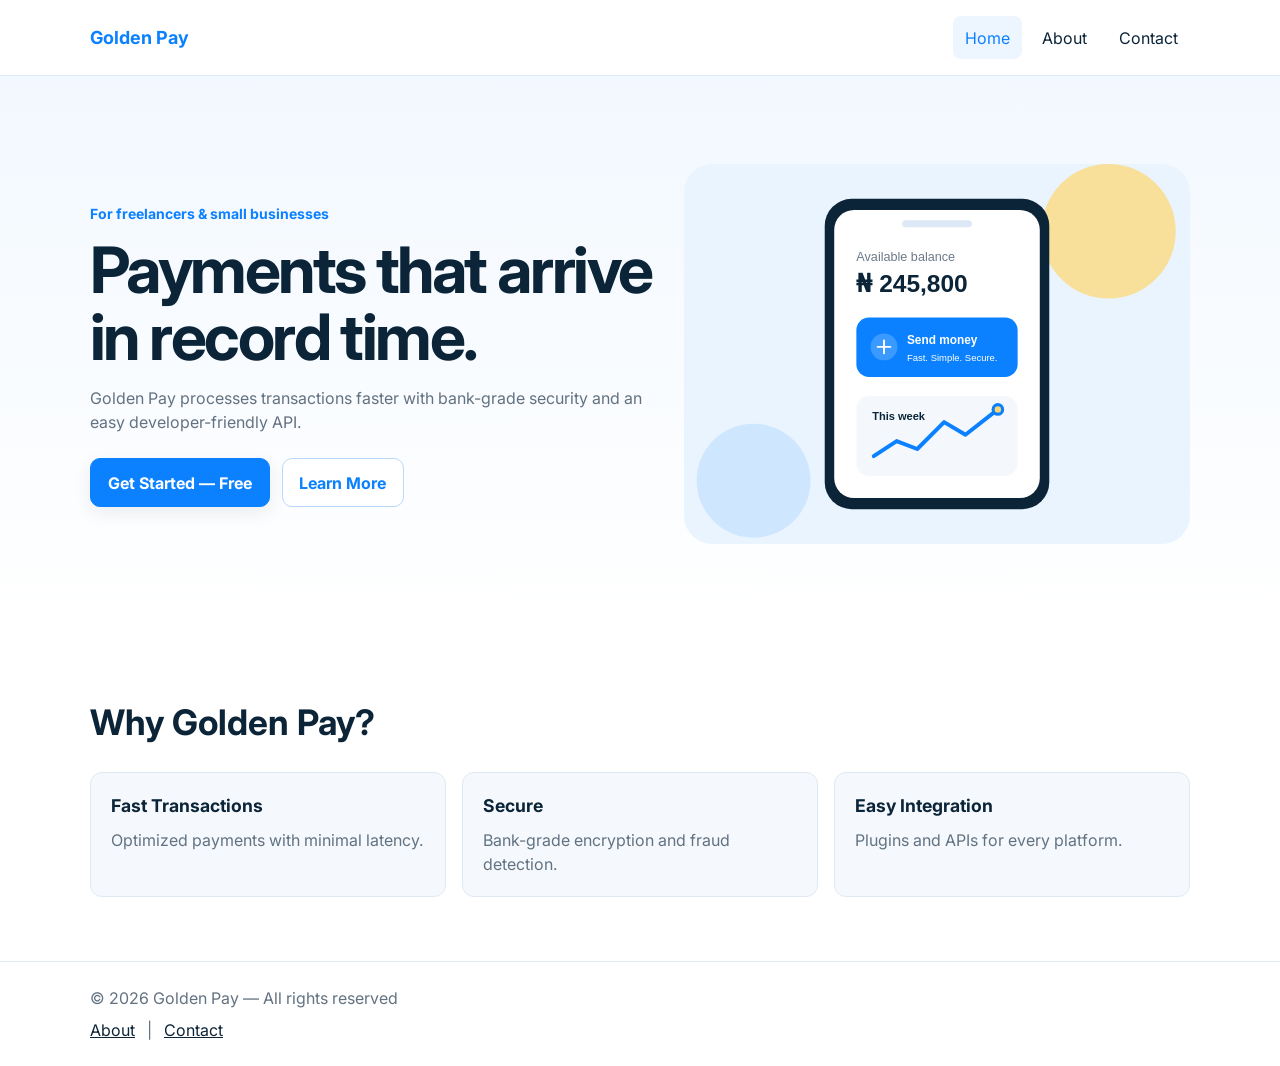
==== index.html @ 5e69a60a "refactor: clean up shared navigation and responsive landing page" ====
<!doctype html>
<html lang="en">

<head>
  <link rel="preconnect" href="https://fonts.googleapis.com">
  <link rel="preconnect" href="https://fonts.gstatic.com" crossorigin>
  <link href="https://fonts.googleapis.com/css2?family=Inter:wght@400;600;700&display=swap" rel="stylesheet">
  <meta charset="utf-8" />
  <meta name="viewport" content="width=device-width, initial-scale=1" />
  <title>Golden Pay — Home</title>
  <meta name="description" content="Golden Pay — fast, secure digital payments for businesses and freelancers." />
  <link rel="stylesheet" href="css/style.css">
</head>

<body>
  <header>
    <div class="container">
      <a href="index.html" class="logo">Golden Pay</a>

      <!-- Accessible hamburger toggle -->
      <button class="nav-toggle" aria-controls="primary-navigation" aria-expanded="false" aria-label="Open main menu">
        <svg width="24" height="24" viewBox="0 0 24 24" aria-hidden="true" focusable="false">
          <path class="line line1" d="M3 6h18" stroke="currentColor" stroke-width="2" stroke-linecap="round" />
          <path class="line line2" d="M3 12h18" stroke="currentColor" stroke-width="2" stroke-linecap="round" />
          <path class="line line3" d="M3 18h18" stroke="currentColor" stroke-width="2" stroke-linecap="round" />
        </svg>
      </button>

      <nav id="primary-navigation" class="nav" aria-label="Main navigation">
        <ul class="nav-list">
          <li><a href="index.html" aria-current="page">Home</a></li>
          <li><a href="about.html">About</a></li>
          <li><a href="contact.html">Contact</a></li>
        </ul>
      </nav>
    </div>
  </header>


  <main>
    <!-- HERO -->
    <section class="hero">
      <div class="container hero-inner">
        <div class="hero-copy">
          <span class="eyebrow">For freelancers & small businesses</span>
          <h1>Payments that arrive in record time.</h1>
          <p class="lead">Golden Pay processes transactions faster with bank-grade security and an easy
            developer-friendly API.</p>
          <div class="hero-ctas">
            <a class="btn-primary" href="contact.html#contact-form">Get Started — Free</a>
            <a class="btn-secondary" href="about.html">Learn More</a>
          </div>
        </div>

        <div class="hero-media">
          <img src="assets/images/hero-illustration.svg" alt="Golden Pay illustration showing fast transactions" />
        </div>
      </div>
    </section>

    <!-- FEATURES -->
    <section id="features" class="features">
      <div class="container">
        <h2>Why Golden Pay?</h2>
        <div class="feature-grid">
          <article class="feature">
            <h3>Fast Transactions</h3>
            <p>Optimized payments with minimal latency.</p>
          </article>
          <article class="feature">
            <h3>Secure</h3>
            <p>Bank-grade encryption and fraud detection.</p>
          </article>
          <article class="feature">
            <h3>Easy Integration</h3>
            <p>Plugins and APIs for every platform.</p>
          </article>
        </div>
      </div>
    </section>

  </main>

  <footer>
    <div class="container">
      <p>© <span id="year"></span> Golden Pay — All rights reserved</p>
      <nav class="footer-nav">
        <a href="about.html">About</a> | <a href="contact.html">Contact</a>
      </nav>
    </div>
  </footer>

  <script src="js/main.js"></script>
</body>

</html>
---- css/style.css ----
:root {
  --bg: #ffffff;
  --surface: #f5f9fd;
  --text: #0b2438;
  --muted: #627281;
  --brand: #0b81ff;
  --brand-dark: #0064cc;
  --border: #dfe9f3;
  --container-max: 1100px;
  --radius: 12px;
  --shadow: 0 6px 18px rgba(11, 36, 56, 0.08);
}

* { box-sizing: border-box; margin: 0; }

html {
  font-family: Inter, system-ui, -apple-system, BlinkMacSystemFont, "Segoe UI", sans-serif;
  color: var(--text);
  background: var(--bg);
  scroll-behavior: smooth;
}

body { min-width: 320px; line-height: 1.5; -webkit-font-smoothing: antialiased; }
img { display: block; max-width: 100%; }
a { color: inherit; }

.container { width: min(90%, var(--container-max)); margin-inline: auto; }

header { border-bottom: 1px solid var(--border); background: rgba(255, 255, 255, 0.9); }
header .container { display: flex; flex-wrap: wrap; align-items: center; justify-content: space-between; gap: 0.75rem; padding-block: 1rem; }

.logo { color: var(--brand); font-size: 1.125rem; font-weight: 700; text-decoration: none; }

.nav-toggle { display: inline-flex; align-items: center; justify-content: center; padding: 0.4rem; color: var(--text); background: transparent; border: 0; border-radius: 8px; cursor: pointer; }
.nav { display: none; width: 100%; }
.nav.is-open { display: block; }
.nav-list { display: flex; flex-direction: column; gap: 0.25rem; padding: 0; list-style: none; }
.nav-list a { display: block; padding: 0.6rem 0.75rem; border-radius: 8px; text-decoration: none; }
.nav-list a:hover, .nav-list a[aria-current="page"] { color: var(--brand); background: rgba(11, 129, 255, 0.07); }
.nav-toggle svg, .line { transition: transform 220ms ease, opacity 220ms ease; }
.nav-toggle[aria-expanded="true"] .line1 { transform: translateY(6px) rotate(45deg); }
.nav-toggle[aria-expanded="true"] .line2 { opacity: 0; }
.nav-toggle[aria-expanded="true"] .line3 { transform: translateY(-6px) rotate(-45deg); }

.hero { padding-block: 3.5rem; background: linear-gradient(180deg, #f2f8ff 0%, #ffffff 100%); }
.hero-inner { display: grid; gap: 2rem; align-items: center; }
.eyebrow { display: inline-block; margin-bottom: 0.75rem; color: var(--brand); font-size: 0.875rem; font-weight: 700; }
.hero h1 { max-width: 15ch; font-size: clamp(2.25rem, 7vw, 4rem); line-height: 1.05; letter-spacing: -0.04em; }
.hero p { max-width: 56ch; margin-top: 1rem; color: var(--muted); }
.hero-ctas { display: flex; flex-wrap: wrap; gap: 0.75rem; margin-top: 1.5rem; }

.btn-primary, .btn-secondary { display: inline-flex; align-items: center; justify-content: center; min-height: 2.8rem; padding: 0.7rem 1.05rem; border-radius: 10px; font-weight: 700; text-decoration: none; cursor: pointer; transition: background-color 180ms ease, border-color 180ms ease, transform 180ms ease; }
.btn-primary { color: #ffffff; background: var(--brand); border: 1px solid var(--brand); box-shadow: var(--shadow); }
.btn-secondary { color: var(--brand); background: #ffffff; border: 1px solid #b9d9fc; }
.btn-primary:hover { background: var(--brand-dark); border-color: var(--brand-dark); transform: translateY(-1px); }
.btn-secondary:hover { background: #eef7ff; border-color: var(--brand); }
.hero-media { width: min(100%, 38rem); justify-self: center; }

.features, .contact-section { padding-block: 4rem; }
.features h2, .contact-section h2 { font-size: clamp(1.65rem, 4vw, 2.2rem); }
.feature-grid { display: grid; gap: 1rem; margin-top: 1.5rem; }
.feature { padding: 1.25rem; background: var(--surface); border: 1px solid var(--border); border-radius: var(--radius); }
.feature h3 { font-size: 1.1rem; }
.feature p { margin-top: 0.5rem; color: var(--muted); }

form { display: grid; max-width: 38rem; gap: 0.5rem; margin-top: 1.5rem; }
label { margin-top: 0.5rem; font-size: 0.9rem; font-weight: 600; }
input, textarea { width: 100%; padding: 0.75rem; color: var(--text); font: inherit; background: #ffffff; border: 1px solid #c8d8e7; border-radius: 8px; }
textarea { resize: vertical; }
button[type="submit"] { margin-top: 0.75rem; }

footer { padding-block: 1.5rem; border-top: 1px solid var(--border); color: var(--muted); }
.footer-nav { display: flex; gap: 0.75rem; margin-top: 0.5rem; }
.footer-nav a { color: var(--text); }
:focus-visible { outline: 3px solid rgba(11, 129, 255, 0.35); outline-offset: 3px; }

@media (min-width: 700px) {
  .nav-toggle { display: none; }
  .nav { display: block; width: auto; }
  .nav-list { flex-direction: row; align-items: center; gap: 0.5rem; }
  .hero { padding-block: 5.5rem; }
  .hero-inner { grid-template-columns: minmax(0, 1fr) minmax(18rem, 0.9fr); }
  .feature-grid { grid-template-columns: repeat(3, 1fr); }
}

@media (prefers-reduced-motion: reduce) {
  *, *::before, *::after { scroll-behavior: auto !important; transition-duration: 0.01ms !important; }
}
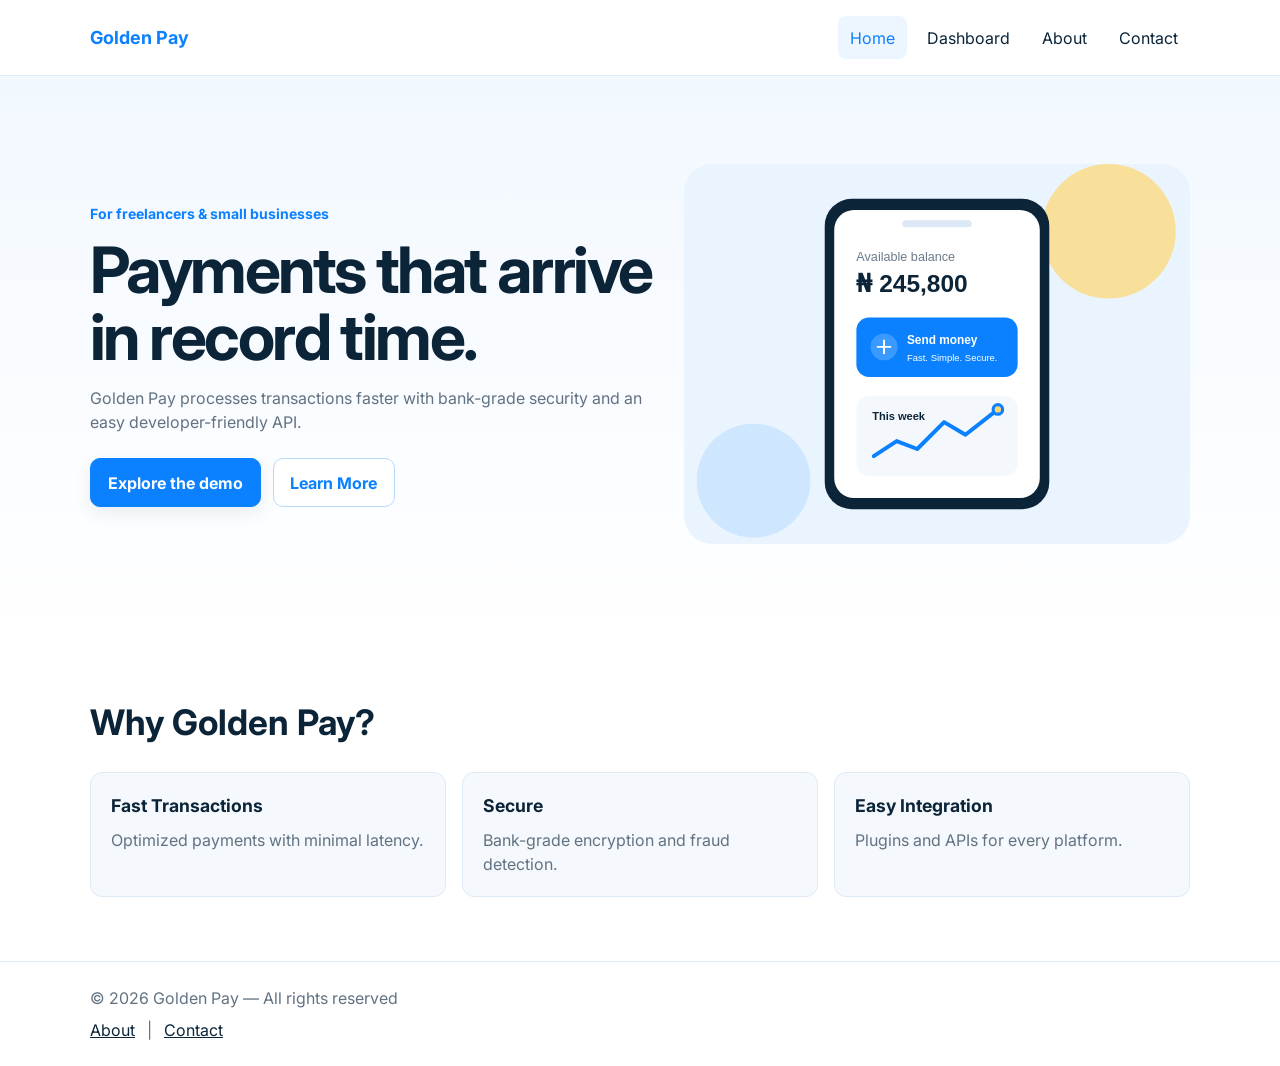
==== commit 32c7c588: "feat: add responsive Golden Pay dashboard demo" ====
--- a/index.html
+++ b/index.html
@@ -29,6 +29,7 @@
       <nav id="primary-navigation" class="nav" aria-label="Main navigation">
         <ul class="nav-list">
           <li><a href="index.html" aria-current="page">Home</a></li>
+          <li><a href="dashboard.html">Dashboard</a></li>
           <li><a href="about.html">About</a></li>
           <li><a href="contact.html">Contact</a></li>
         </ul>
@@ -47,7 +48,7 @@
           <p class="lead">Golden Pay processes transactions faster with bank-grade security and an easy
             developer-friendly API.</p>
           <div class="hero-ctas">
-            <a class="btn-primary" href="contact.html#contact-form">Get Started — Free</a>
+            <a class="btn-primary" href="dashboard.html">Explore the demo</a>
             <a class="btn-secondary" href="about.html">Learn More</a>
           </div>
         </div>
--- a/css/style.css
+++ b/css/style.css
@@ -86,3 +86,58 @@
 @media (prefers-reduced-motion: reduce) {
   *, *::before, *::after { scroll-behavior: auto !important; transition-duration: 0.01ms !important; }
 }
+
+/* Dashboard */
+.dashboard-page { background: #f5f8fc; }
+.dashboard-header { background: #ffffff; }
+.dashboard-main { padding-block: 2.5rem 4rem; }
+.dashboard-greeting { display: flex; align-items: flex-start; justify-content: space-between; gap: 1rem; }
+.dashboard-greeting .eyebrow { margin-bottom: 0.35rem; }
+.dashboard-greeting h1 { font-size: clamp(1.8rem, 5vw, 2.5rem); letter-spacing: -0.035em; }
+.dashboard-greeting p:not(.eyebrow) { margin-top: 0.45rem; color: var(--muted); }
+.icon-button { display: grid; width: 2.75rem; height: 2.75rem; place-items: center; color: var(--brand); font-size: 1.5rem; background: #ffffff; border: 1px solid var(--border); border-radius: 50%; cursor: pointer; }
+
+.account-summary { display: flex; flex-direction: column; gap: 1.5rem; margin-top: 2rem; padding: 1.5rem; color: #ffffff; background: linear-gradient(135deg, #0b2438, #0b81ff); border-radius: 20px; box-shadow: 0 16px 30px rgba(11, 81, 145, 0.2); }
+.balance-copy > p { color: rgba(255, 255, 255, 0.72); font-size: 0.9rem; }
+.balance-row { display: flex; flex-wrap: wrap; align-items: center; gap: 1rem; margin-top: 0.4rem; }
+.balance-row strong { font-size: clamp(1.9rem, 6vw, 2.75rem); letter-spacing: -0.04em; }
+.text-button { padding: 0; color: var(--brand); font: inherit; font-size: 0.875rem; font-weight: 700; background: transparent; border: 0; cursor: pointer; }
+.account-summary .text-button { color: #ffffff; text-decoration: underline; text-underline-offset: 3px; }
+.account-number { display: block; margin-top: 0.75rem; color: rgba(255, 255, 255, 0.76); font-size: 0.875rem; }
+.balance-action { align-self: flex-start; color: #ffffff; background: transparent; border-color: rgba(255, 255, 255, 0.55); }
+.balance-action:hover { color: var(--text); background: #ffffff; }
+
+.quick-actions { margin-top: 2.5rem; }
+.quick-actions h2, .dashboard-card h2 { font-size: 1.2rem; }
+.action-grid { display: grid; grid-template-columns: repeat(2, 1fr); gap: 0.75rem; margin-top: 1rem; }
+.action-card { display: grid; justify-items: start; gap: 0.75rem; padding: 1rem; color: var(--text); font: inherit; font-weight: 600; text-align: left; background: #ffffff; border: 1px solid var(--border); border-radius: var(--radius); cursor: pointer; transition: transform 180ms ease, border-color 180ms ease; }
+.action-card:hover { border-color: var(--brand); transform: translateY(-2px); }
+.action-icon { display: grid; width: 2.5rem; height: 2.5rem; place-items: center; color: var(--brand); font-size: 1.25rem; background: #eaf4ff; border-radius: 10px; }
+
+.dashboard-grid { display: grid; gap: 1rem; margin-top: 2.5rem; }
+.dashboard-card { padding: 1.25rem; background: #ffffff; border: 1px solid var(--border); border-radius: 16px; }
+.card-heading { display: flex; align-items: flex-start; justify-content: space-between; gap: 1rem; }
+.card-label { margin-bottom: 0.25rem; color: var(--muted); font-size: 0.875rem; }
+.trend-positive, .amount-positive { color: #087443; }
+.trend-positive { padding: 0.25rem 0.5rem; font-size: 0.8rem; font-weight: 700; background: #e6f7ef; border-radius: 999px; }
+.chart { display: flex; align-items: end; height: 11rem; gap: 0.65rem; margin-top: 1.5rem; padding-bottom: 0.25rem; border-bottom: 1px solid var(--border); }
+.chart span { flex: 1; min-width: 0.5rem; background: linear-gradient(180deg, #57a8ff, var(--brand)); border-radius: 5px 5px 0 0; }
+.chart-labels { display: flex; justify-content: space-between; margin-top: 0.5rem; color: var(--muted); font-size: 0.72rem; }
+.transaction-list { display: grid; gap: 1rem; margin-top: 1.25rem; padding: 0; list-style: none; }
+.transaction-list li { display: grid; grid-template-columns: auto 1fr auto; align-items: center; gap: 0.75rem; }
+.transaction-icon { display: grid; width: 2.3rem; height: 2.3rem; place-items: center; border-radius: 50%; font-weight: 700; }
+.received { color: #087443; background: #e6f7ef; }
+.sent { color: #a64a00; background: #fff0e3; }
+.transaction-name { font-weight: 600; }
+.transaction-name small { display: block; margin-top: 0.15rem; color: var(--muted); font-size: 0.75rem; font-weight: 400; }
+.transaction-list strong { font-size: 0.875rem; white-space: nowrap; }
+.toast { position: fixed; right: 1rem; bottom: 1rem; max-width: min(24rem, calc(100% - 2rem)); padding: 0.8rem 1rem; color: #ffffff; background: var(--text); border-radius: 8px; box-shadow: var(--shadow); opacity: 0; pointer-events: none; transform: translateY(1rem); transition: opacity 180ms ease, transform 180ms ease; }
+.toast.is-visible { opacity: 1; transform: translateY(0); }
+
+@media (min-width: 700px) {
+  .dashboard-main { padding-top: 3.5rem; }
+  .account-summary { flex-direction: row; align-items: center; justify-content: space-between; padding: 2rem; }
+  .balance-action { align-self: center; }
+  .action-grid { grid-template-columns: repeat(4, 1fr); }
+  .dashboard-grid { grid-template-columns: minmax(0, 0.9fr) minmax(0, 1.1fr); }
+}
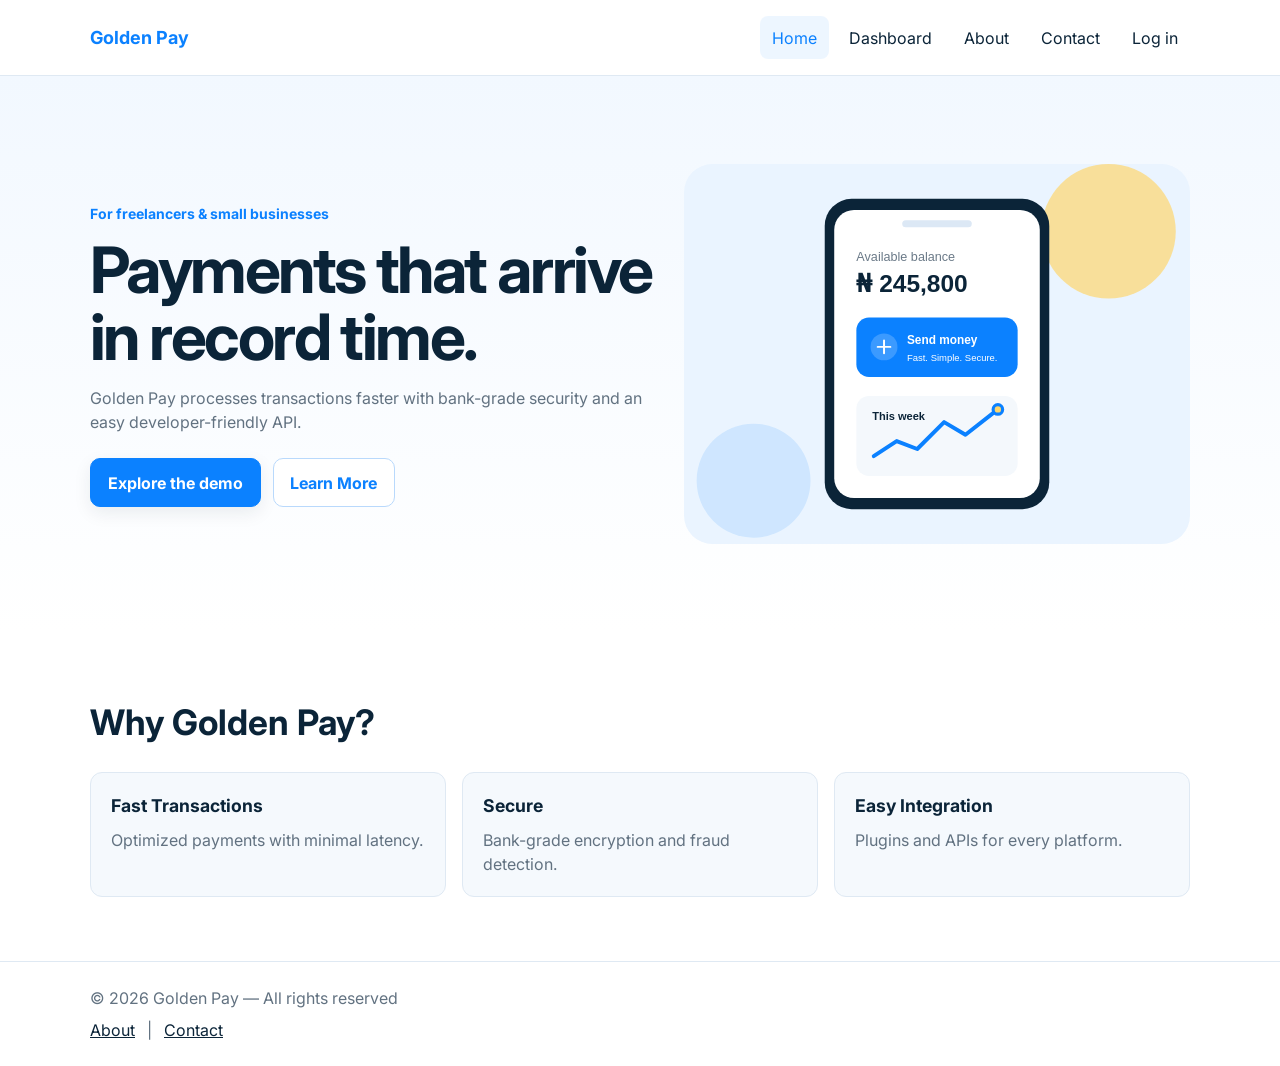
==== commit 0261ad3a: "feat: add responsive authentication screens" ====
--- a/index.html
+++ b/index.html
@@ -32,6 +32,7 @@
           <li><a href="dashboard.html">Dashboard</a></li>
           <li><a href="about.html">About</a></li>
           <li><a href="contact.html">Contact</a></li>
+          <li><a href="login.html">Log in</a></li>
         </ul>
       </nav>
     </div>
--- a/css/style.css
+++ b/css/style.css
@@ -110,7 +110,7 @@
 .quick-actions { margin-top: 2.5rem; }
 .quick-actions h2, .dashboard-card h2 { font-size: 1.2rem; }
 .action-grid { display: grid; grid-template-columns: repeat(2, 1fr); gap: 0.75rem; margin-top: 1rem; }
-.action-card { display: grid; justify-items: start; gap: 0.75rem; padding: 1rem; color: var(--text); font: inherit; font-weight: 600; text-align: left; background: #ffffff; border: 1px solid var(--border); border-radius: var(--radius); cursor: pointer; transition: transform 180ms ease, border-color 180ms ease; }
+.action-card { display: grid; justify-items: start; gap: 0.75rem; padding: 1rem; color: var(--text); font: inherit; font-weight: 600; text-align: left; text-decoration: none; background: #ffffff; border: 1px solid var(--border); border-radius: var(--radius); cursor: pointer; transition: transform 180ms ease, border-color 180ms ease; }
 .action-card:hover { border-color: var(--brand); transform: translateY(-2px); }
 .action-icon { display: grid; width: 2.5rem; height: 2.5rem; place-items: center; color: var(--brand); font-size: 1.25rem; background: #eaf4ff; border-radius: 10px; }
 
@@ -141,3 +141,103 @@
   .action-grid { grid-template-columns: repeat(4, 1fr); }
   .dashboard-grid { grid-template-columns: minmax(0, 0.9fr) minmax(0, 1.1fr); }
 }
+
+/* Transfer flow */
+.transfer-main { padding: 2.5rem 0 4rem; }
+.transfer-shell { width: min(90%, 42rem); margin-inline: auto; }
+.back-link { display: inline-block; color: var(--brand); font-size: 0.9rem; font-weight: 700; text-decoration: none; }
+.transfer-heading { margin: 1.5rem 0 2rem; }
+.transfer-heading .eyebrow { margin-bottom: 0.35rem; }
+.transfer-heading h1 { font-size: clamp(2rem, 6vw, 2.75rem); letter-spacing: -0.04em; }
+.transfer-heading > p:not(.eyebrow) { margin-top: 0.65rem; color: var(--muted); }
+.transfer-form, .transfer-review { max-width: none; padding: 1.25rem; background: #ffffff; border: 1px solid var(--border); border-radius: 16px; box-shadow: var(--shadow); }
+.transfer-form { gap: 1rem; }
+.transfer-form fieldset { display: grid; gap: 0.5rem; padding: 0; border: 0; }
+.transfer-form fieldset + fieldset { padding-top: 1.25rem; border-top: 1px solid var(--border); }
+.transfer-form legend { margin-bottom: 0.5rem; font-size: 1.1rem; font-weight: 700; }
+.transfer-form label span { color: var(--muted); font-weight: 400; }
+.transfer-form select { width: 100%; padding: 0.75rem; color: var(--text); font: inherit; background: #ffffff; border: 1px solid #c8d8e7; border-radius: 8px; }
+.field-hint { color: var(--muted); font-size: 0.78rem; }
+.amount-input { display: flex; align-items: center; overflow: hidden; border: 1px solid #c8d8e7; border-radius: 8px; }
+.amount-input:focus-within { outline: 3px solid rgba(11, 129, 255, 0.35); outline-offset: 3px; }
+.amount-input span { padding-left: 0.75rem; font-weight: 700; }
+.amount-input input { border: 0; outline: 0; }
+.transfer-notice { padding: 0.75rem; color: #6b4f00; font-size: 0.85rem; background: #fff8dc; border-radius: 8px; }
+.transfer-submit { width: 100%; }
+.transfer-review { margin-top: 1rem; }
+.transfer-form[hidden], .transfer-review[hidden] { display: none; }
+.transfer-review h2 { margin-top: 0.25rem; font-size: 1.3rem; }
+.review-list { margin-top: 1.25rem; }
+.review-list div { display: flex; justify-content: space-between; gap: 1rem; padding: 0.85rem 0; border-bottom: 1px solid var(--border); }
+.review-list dt { color: var(--muted); }
+.review-list dd { margin: 0; font-weight: 700; text-align: right; }
+.review-actions { display: flex; flex-wrap: wrap; gap: 0.75rem; margin-top: 1.25rem; }
+
+@media (min-width: 700px) {
+  .transfer-main { padding-top: 3.5rem; }
+  .transfer-form, .transfer-review { padding: 1.75rem; }
+}
+
+/* Transaction history */
+.transactions-main { padding: 2.5rem 0 4rem; }
+.transactions-shell { width: min(90%, 52rem); margin-inline: auto; }
+.transactions-heading { display: flex; flex-wrap: wrap; align-items: end; justify-content: space-between; gap: 1rem; margin: 1.5rem 0 2rem; }
+.transactions-heading .eyebrow { margin-bottom: 0.35rem; }
+.transactions-heading h1 { font-size: clamp(2rem, 6vw, 2.75rem); letter-spacing: -0.04em; }
+.download-button { padding: 0.65rem 0.85rem; color: var(--brand); font: inherit; font-size: 0.875rem; font-weight: 700; background: #ffffff; border: 1px solid #b9d9fc; border-radius: 8px; cursor: pointer; }
+.history-summary { display: grid; grid-template-columns: repeat(3, 1fr); gap: 0.5rem; }
+.history-summary div { padding: 1rem; background: #ffffff; border: 1px solid var(--border); border-radius: 12px; }
+.history-summary span { display: block; color: var(--muted); font-size: 0.75rem; }
+.history-summary strong { display: block; margin-top: 0.3rem; font-size: clamp(0.85rem, 3vw, 1.15rem); white-space: nowrap; }
+.history-card { margin-top: 1rem; padding: 1.25rem; background: #ffffff; border: 1px solid var(--border); border-radius: 16px; box-shadow: var(--shadow); }
+.history-card-heading { display: flex; align-items: baseline; justify-content: space-between; gap: 1rem; }
+.history-card-heading h2 { font-size: 1.2rem; }
+.history-card-heading span { color: var(--muted); font-size: 0.8rem; }
+.transaction-filters { display: flex; flex-wrap: wrap; gap: 0.5rem; margin: 1.25rem 0 0.5rem; }
+.filter-button { padding: 0.45rem 0.75rem; color: var(--muted); font: inherit; font-size: 0.85rem; font-weight: 700; background: #ffffff; border: 1px solid var(--border); border-radius: 999px; cursor: pointer; }
+.filter-button.is-active { color: #ffffff; background: var(--brand); border-color: var(--brand); }
+.history-list { display: grid; margin: 0; padding: 0; list-style: none; }
+.history-list li { display: grid; grid-template-columns: auto 1fr auto; align-items: center; gap: 0.75rem; padding: 1rem 0; border-bottom: 1px solid var(--border); }
+.history-list li[hidden] { display: none; }
+.empty-history { padding: 2rem 0 1rem; color: var(--muted); text-align: center; }
+
+@media (min-width: 700px) {
+  .transactions-main { padding-top: 3.5rem; }
+  .history-card { padding: 1.75rem; }
+}
+
+/* Authentication */
+.auth-page { min-height: 100vh; background: #f5f8fc; }
+.auth-layout { display: grid; min-height: 100vh; }
+.auth-intro { display: none; }
+.auth-panel { display: grid; place-items: center; padding: 1.5rem; }
+.auth-card { width: min(100%, 28rem); }
+.mobile-back-link { margin-bottom: 2rem; }
+.auth-card h2 { font-size: clamp(1.8rem, 6vw, 2.4rem); letter-spacing: -0.04em; }
+.auth-subtitle { margin-top: 0.5rem; color: var(--muted); }
+.auth-form { max-width: none; margin-top: 1.75rem; }
+.auth-form input { margin-top: 0; }
+.label-row { display: flex; align-items: baseline; justify-content: space-between; gap: 1rem; margin-top: 0.5rem; }
+.label-row label { margin-top: 0; }
+.password-field { display: flex; align-items: center; overflow: hidden; border: 1px solid #c8d8e7; border-radius: 8px; }
+.password-field:focus-within { outline: 3px solid rgba(11, 129, 255, 0.35); outline-offset: 3px; }
+.password-field input { border: 0; outline: 0; }
+.password-toggle { padding: 0.5rem 0.75rem; color: var(--brand); font: inherit; font-size: 0.8rem; font-weight: 700; background: transparent; border: 0; cursor: pointer; }
+.terms-label { display: flex; align-items: flex-start; gap: 0.65rem; color: var(--muted); font-size: 0.85rem; font-weight: 400; }
+.terms-label input { width: auto; margin-top: 0.2rem; }
+.auth-submit { width: 100%; margin-top: 0.75rem; }
+.auth-switch { margin-top: 1.5rem; color: var(--muted); font-size: 0.9rem; text-align: center; }
+.auth-switch a { color: var(--brand); font-weight: 700; }
+.auth-demo-note { margin-top: 1.5rem; color: var(--muted); font-size: 0.75rem; text-align: center; }
+
+@media (min-width: 800px) {
+  .auth-layout { grid-template-columns: minmax(18rem, 0.9fr) minmax(28rem, 1.1fr); }
+  .auth-intro { display: flex; flex-direction: column; justify-content: space-between; padding: 3rem clamp(2rem, 6vw, 6rem); color: #ffffff; background: linear-gradient(145deg, #0b2438, #0b81ff); }
+  .auth-intro .logo { color: #ffffff; }
+  .auth-intro h1 { max-width: 12ch; margin-top: 0.5rem; font-size: clamp(2.4rem, 4vw, 4rem); line-height: 1.05; letter-spacing: -0.05em; }
+  .auth-intro div > p:not(.eyebrow) { max-width: 43ch; margin-top: 1.25rem; color: rgba(255, 255, 255, 0.78); }
+  .auth-intro .eyebrow { color: var(--accent); }
+  .auth-footer-copy { color: rgba(255, 255, 255, 0.66); font-size: 0.85rem; }
+  .auth-panel { padding: 3rem; background: #ffffff; }
+  .mobile-back-link { display: none; }
+}
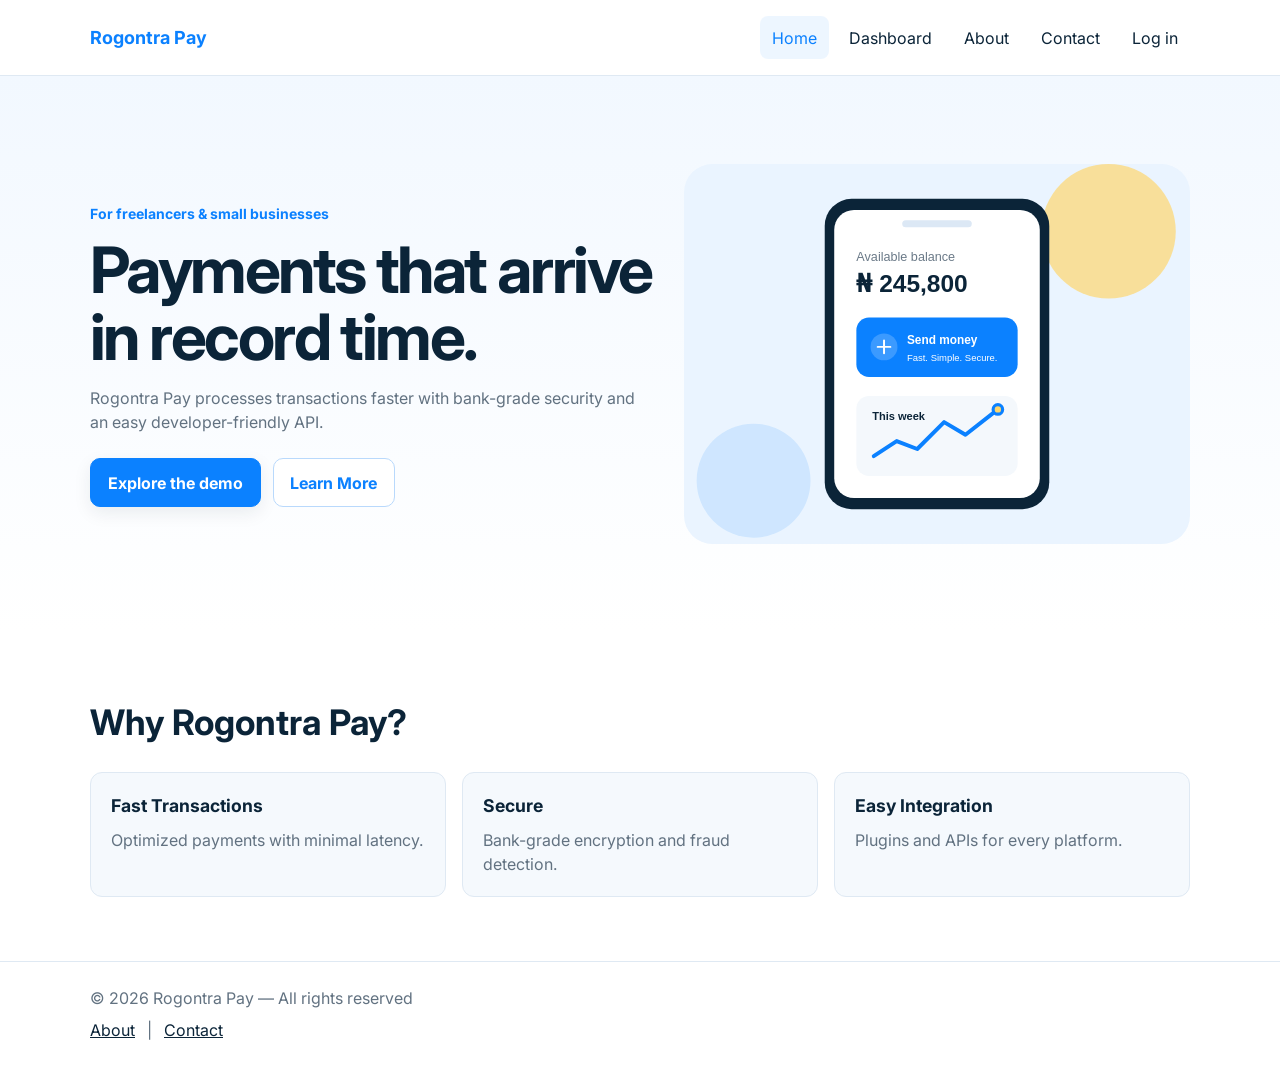
==== commit 8fbc2263: "chore: rename product to Rogontra Pay" ====
--- a/index.html
+++ b/index.html
@@ -7,15 +7,15 @@
   <link href="https://fonts.googleapis.com/css2?family=Inter:wght@400;600;700&display=swap" rel="stylesheet">
   <meta charset="utf-8" />
   <meta name="viewport" content="width=device-width, initial-scale=1" />
-  <title>Golden Pay — Home</title>
-  <meta name="description" content="Golden Pay — fast, secure digital payments for businesses and freelancers." />
+  <title>Rogontra Pay — Home</title>
+  <meta name="description" content="Rogontra Pay — fast, secure digital payments for businesses and freelancers." />
   <link rel="stylesheet" href="css/style.css">
 </head>
 
 <body>
   <header>
     <div class="container">
-      <a href="index.html" class="logo">Golden Pay</a>
+      <a href="index.html" class="logo">Rogontra Pay</a>
 
       <!-- Accessible hamburger toggle -->
       <button class="nav-toggle" aria-controls="primary-navigation" aria-expanded="false" aria-label="Open main menu">
@@ -46,7 +46,7 @@
         <div class="hero-copy">
           <span class="eyebrow">For freelancers & small businesses</span>
           <h1>Payments that arrive in record time.</h1>
-          <p class="lead">Golden Pay processes transactions faster with bank-grade security and an easy
+          <p class="lead">Rogontra Pay processes transactions faster with bank-grade security and an easy
             developer-friendly API.</p>
           <div class="hero-ctas">
             <a class="btn-primary" href="dashboard.html">Explore the demo</a>
@@ -55,7 +55,7 @@
         </div>
 
         <div class="hero-media">
-          <img src="assets/images/hero-illustration.svg" alt="Golden Pay illustration showing fast transactions" />
+          <img src="assets/images/hero-illustration.svg" alt="Rogontra Pay illustration showing fast transactions" />
         </div>
       </div>
     </section>
@@ -63,7 +63,7 @@
     <!-- FEATURES -->
     <section id="features" class="features">
       <div class="container">
-        <h2>Why Golden Pay?</h2>
+        <h2>Why Rogontra Pay?</h2>
         <div class="feature-grid">
           <article class="feature">
             <h3>Fast Transactions</h3>
@@ -85,7 +85,7 @@
 
   <footer>
     <div class="container">
-      <p>© <span id="year"></span> Golden Pay — All rights reserved</p>
+      <p>© <span id="year"></span> Rogontra Pay — All rights reserved</p>
       <nav class="footer-nav">
         <a href="about.html">About</a> | <a href="contact.html">Contact</a>
       </nav>
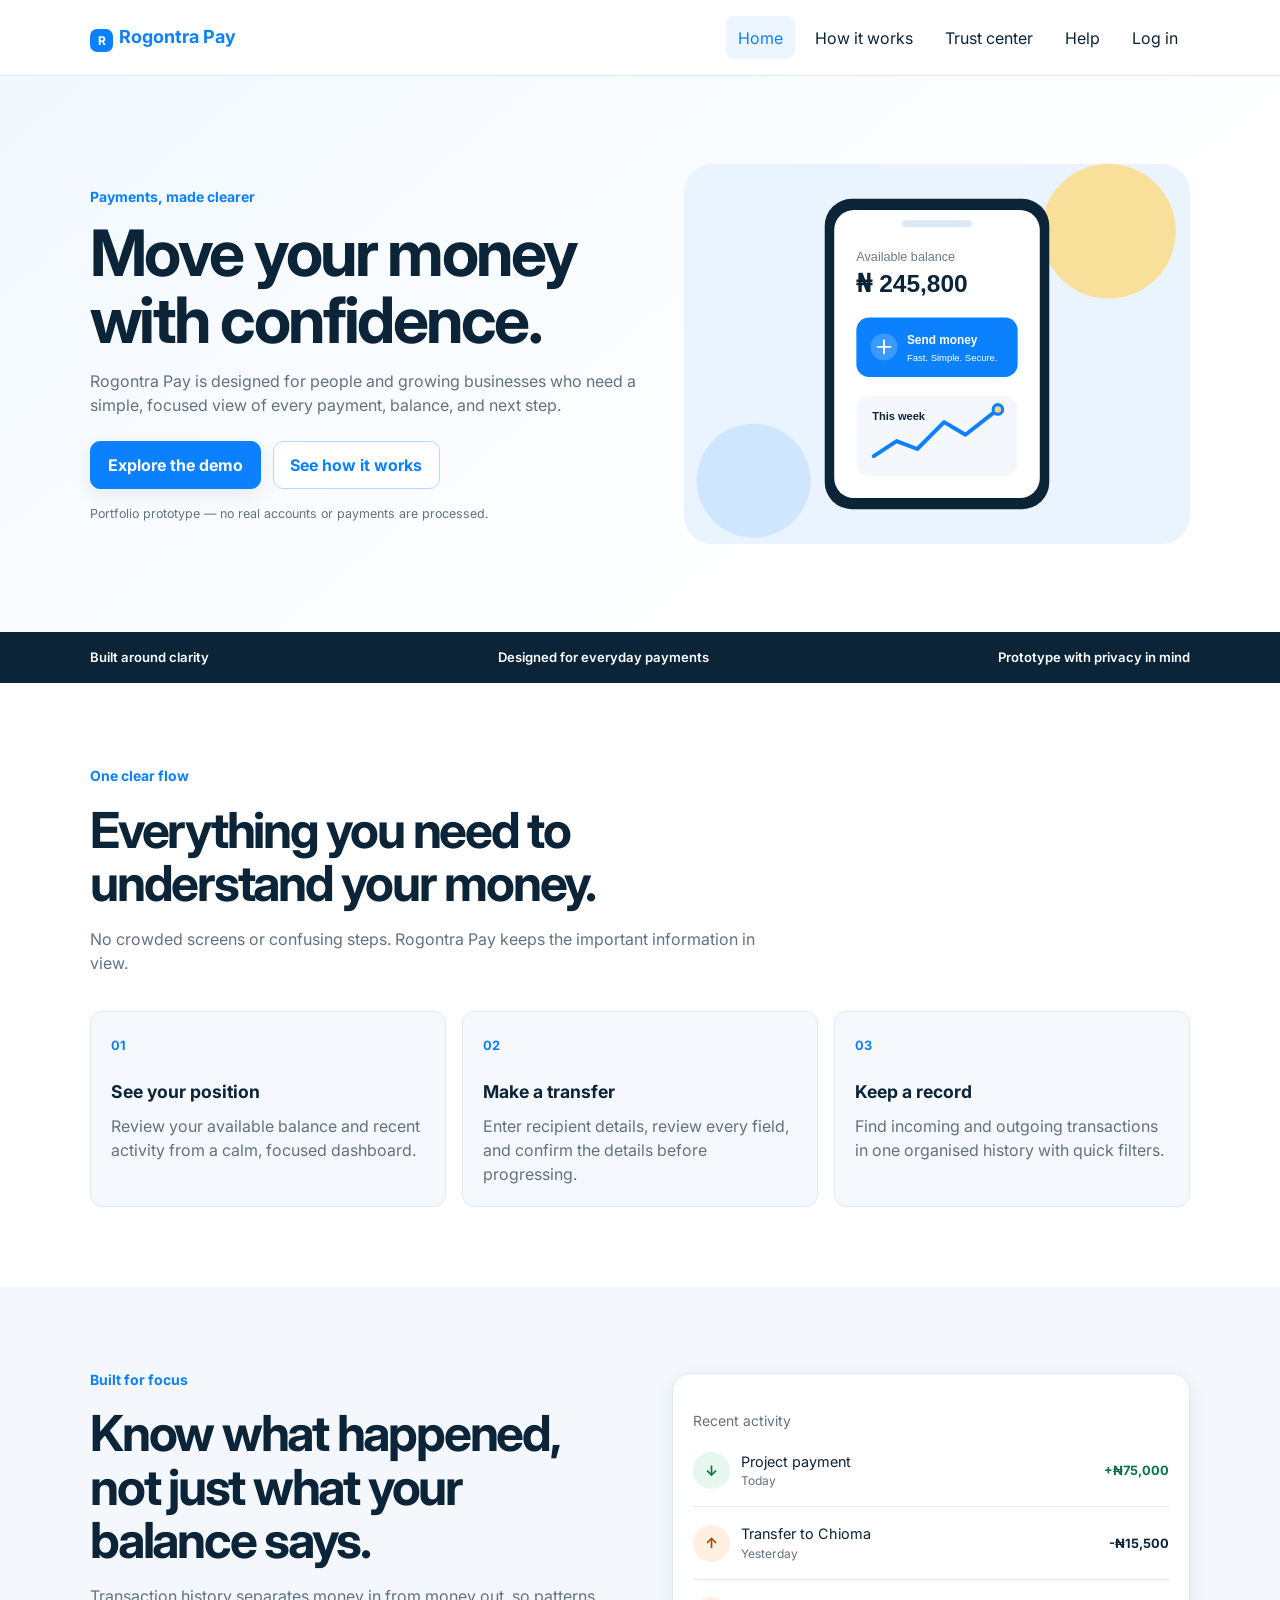
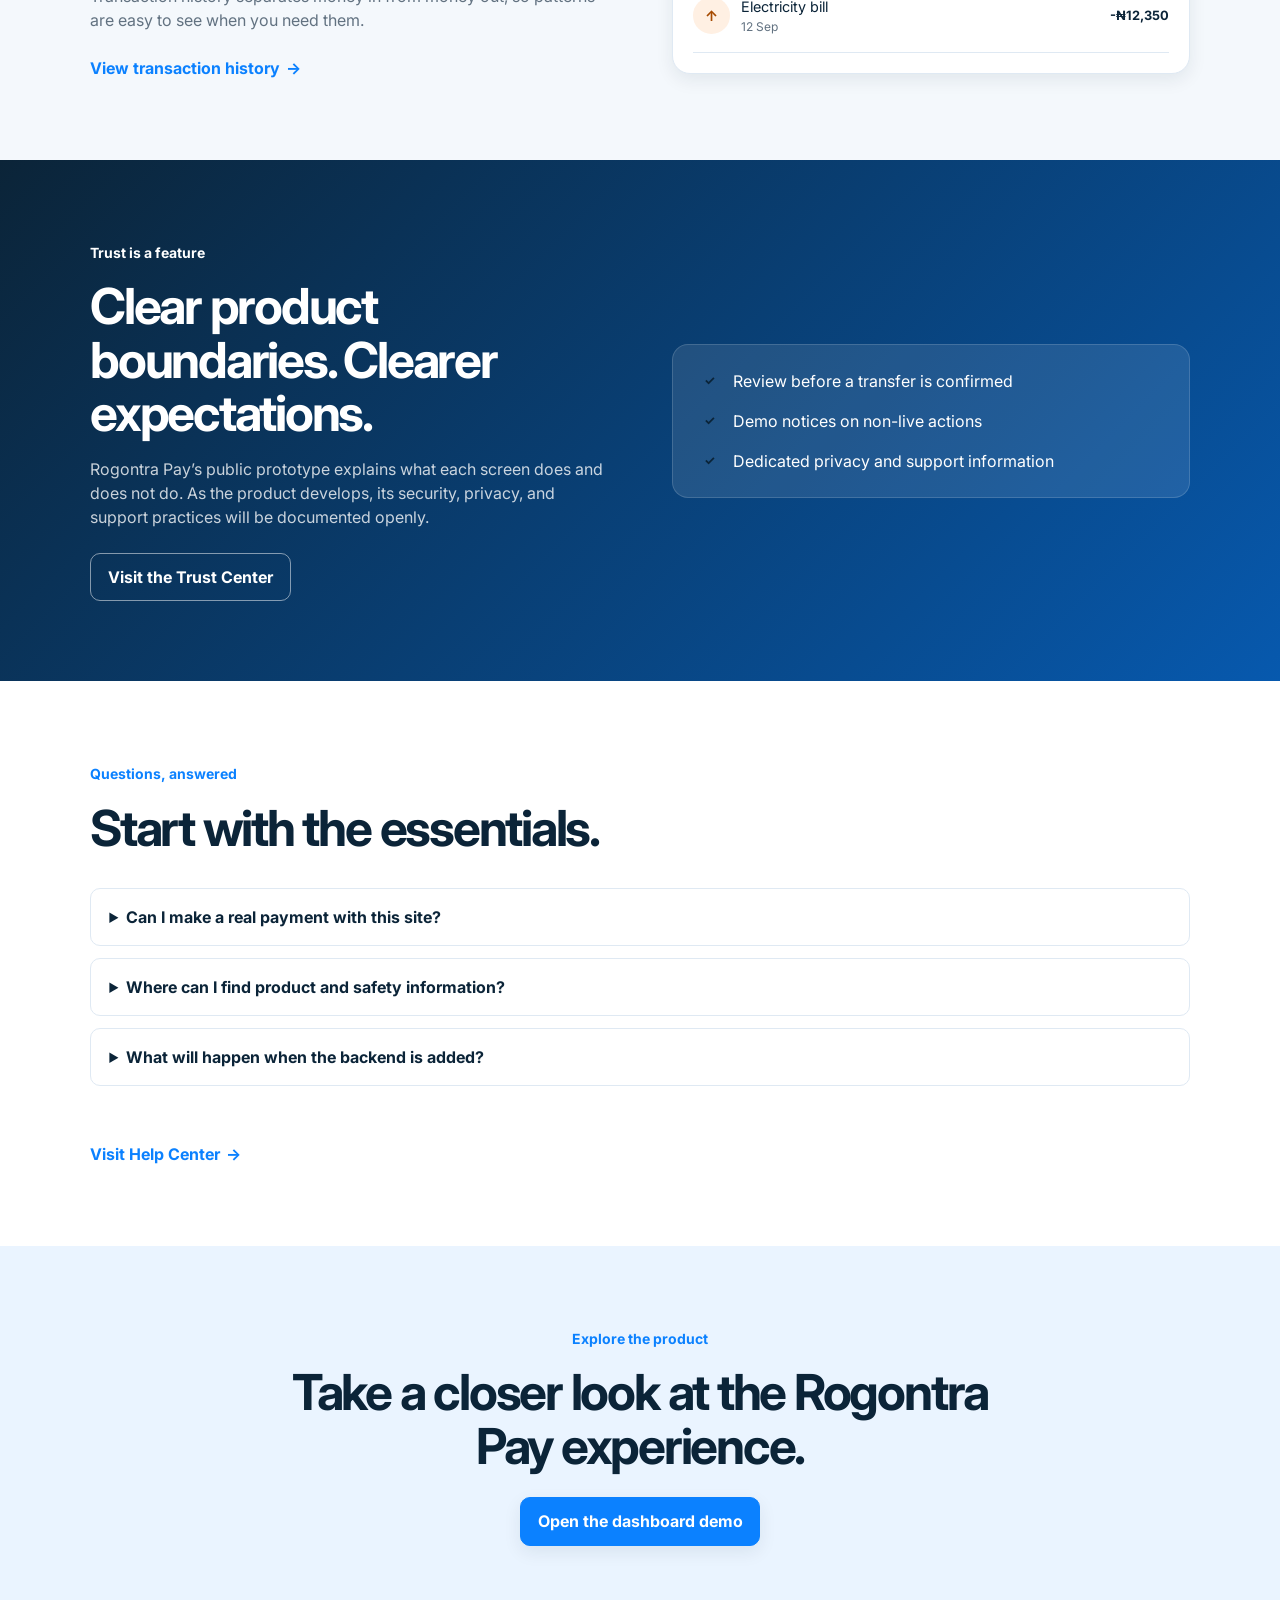
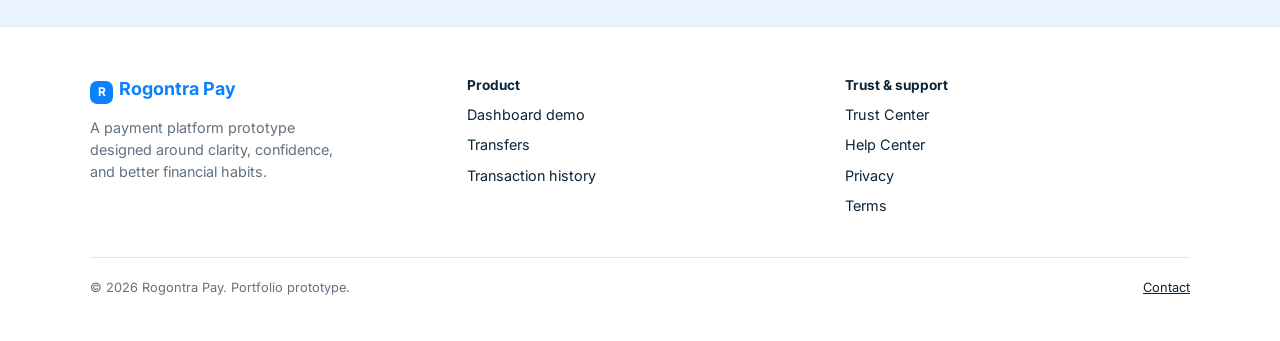
==== commit af666e0a: "feat: add landing page and trust center" ====
--- a/index.html
+++ b/index.html
@@ -1,98 +1,26 @@
 <!doctype html>
 <html lang="en">
-
 <head>
   <link rel="preconnect" href="https://fonts.googleapis.com">
   <link rel="preconnect" href="https://fonts.gstatic.com" crossorigin>
-  <link href="https://fonts.googleapis.com/css2?family=Inter:wght@400;600;700&display=swap" rel="stylesheet">
-  <meta charset="utf-8" />
-  <meta name="viewport" content="width=device-width, initial-scale=1" />
-  <title>Rogontra Pay — Home</title>
-  <meta name="description" content="Rogontra Pay — fast, secure digital payments for businesses and freelancers." />
-  <link rel="stylesheet" href="css/style.css">
+  <link href="https://fonts.googleapis.com/css2?family=Inter:wght@400;500;600;700&display=swap" rel="stylesheet">
+  <meta charset="utf-8"><meta name="viewport" content="width=device-width, initial-scale=1">
+  <meta name="description" content="Rogontra Pay is a payment platform concept for people and growing businesses who want a clearer way to move money.">
+  <meta property="og:title" content="Rogontra Pay — Move money with clarity"><meta property="og:description" content="Explore the Rogontra Pay payment platform prototype."><meta property="og:type" content="website">
+  <title>Rogontra Pay — Move money with clarity</title><link rel="stylesheet" href="css/style.css">
 </head>
-
 <body>
-  <header>
-    <div class="container">
-      <a href="index.html" class="logo">Rogontra Pay</a>
-
-      <!-- Accessible hamburger toggle -->
-      <button class="nav-toggle" aria-controls="primary-navigation" aria-expanded="false" aria-label="Open main menu">
-        <svg width="24" height="24" viewBox="0 0 24 24" aria-hidden="true" focusable="false">
-          <path class="line line1" d="M3 6h18" stroke="currentColor" stroke-width="2" stroke-linecap="round" />
-          <path class="line line2" d="M3 12h18" stroke="currentColor" stroke-width="2" stroke-linecap="round" />
-          <path class="line line3" d="M3 18h18" stroke="currentColor" stroke-width="2" stroke-linecap="round" />
-        </svg>
-      </button>
-
-      <nav id="primary-navigation" class="nav" aria-label="Main navigation">
-        <ul class="nav-list">
-          <li><a href="index.html" aria-current="page">Home</a></li>
-          <li><a href="dashboard.html">Dashboard</a></li>
-          <li><a href="about.html">About</a></li>
-          <li><a href="contact.html">Contact</a></li>
-          <li><a href="login.html">Log in</a></li>
-        </ul>
-      </nav>
-    </div>
-  </header>
-
-
+  <header><div class="container"><a href="index.html" class="logo"><span class="logo-mark" aria-hidden="true">R</span>Rogontra Pay</a><button class="nav-toggle" aria-controls="primary-navigation" aria-expanded="false" aria-label="Open main menu"><svg width="24" height="24" viewBox="0 0 24 24" aria-hidden="true" focusable="false"><path class="line line1" d="M3 6h18" stroke="currentColor" stroke-width="2" stroke-linecap="round"/><path class="line line2" d="M3 12h18" stroke="currentColor" stroke-width="2" stroke-linecap="round"/><path class="line line3" d="M3 18h18" stroke="currentColor" stroke-width="2" stroke-linecap="round"/></svg></button><nav id="primary-navigation" class="nav" aria-label="Main navigation"><ul class="nav-list"><li><a href="index.html" aria-current="page">Home</a></li><li><a href="#how-it-works">How it works</a></li><li><a href="trust.html">Trust center</a></li><li><a href="help.html">Help</a></li><li><a href="login.html">Log in</a></li></ul></nav></div></header>
   <main>
-    <!-- HERO -->
-    <section class="hero">
-      <div class="container hero-inner">
-        <div class="hero-copy">
-          <span class="eyebrow">For freelancers & small businesses</span>
-          <h1>Payments that arrive in record time.</h1>
-          <p class="lead">Rogontra Pay processes transactions faster with bank-grade security and an easy
-            developer-friendly API.</p>
-          <div class="hero-ctas">
-            <a class="btn-primary" href="dashboard.html">Explore the demo</a>
-            <a class="btn-secondary" href="about.html">Learn More</a>
-          </div>
-        </div>
-
-        <div class="hero-media">
-          <img src="assets/images/hero-illustration.svg" alt="Rogontra Pay illustration showing fast transactions" />
-        </div>
-      </div>
-    </section>
-
-    <!-- FEATURES -->
-    <section id="features" class="features">
-      <div class="container">
-        <h2>Why Rogontra Pay?</h2>
-        <div class="feature-grid">
-          <article class="feature">
-            <h3>Fast Transactions</h3>
-            <p>Optimized payments with minimal latency.</p>
-          </article>
-          <article class="feature">
-            <h3>Secure</h3>
-            <p>Bank-grade encryption and fraud detection.</p>
-          </article>
-          <article class="feature">
-            <h3>Easy Integration</h3>
-            <p>Plugins and APIs for every platform.</p>
-          </article>
-        </div>
-      </div>
-    </section>
-
+    <section class="hero hero-home"><div class="container hero-inner"><div class="hero-copy"><span class="eyebrow">Payments, made clearer</span><h1>Move your money with confidence.</h1><p class="lead">Rogontra Pay is designed for people and growing businesses who need a simple, focused view of every payment, balance, and next step.</p><div class="hero-ctas"><a class="btn-primary" href="dashboard.html">Explore the demo</a><a class="btn-secondary" href="#how-it-works">See how it works</a></div><p class="prototype-label">Portfolio prototype — no real accounts or payments are processed.</p></div><div class="hero-media"><img src="assets/images/hero-illustration.svg" alt="Rogontra Pay illustration showing a payment dashboard"></div></div></section>
+    <section class="proof-strip" aria-label="Rogontra Pay principles"><div class="container"><p>Built around clarity</p><p>Designed for everyday payments</p><p>Prototype with privacy in mind</p></div></section>
+    <section id="how-it-works" class="product-section"><div class="container"><div class="section-intro"><span class="eyebrow">One clear flow</span><h2>Everything you need to understand your money.</h2><p>No crowded screens or confusing steps. Rogontra Pay keeps the important information in view.</p></div><div class="feature-grid feature-grid-rich"><article class="feature"><span class="feature-number">01</span><h3>See your position</h3><p>Review your available balance and recent activity from a calm, focused dashboard.</p></article><article class="feature"><span class="feature-number">02</span><h3>Make a transfer</h3><p>Enter recipient details, review every field, and confirm the details before progressing.</p></article><article class="feature"><span class="feature-number">03</span><h3>Keep a record</h3><p>Find incoming and outgoing transactions in one organised history with quick filters.</p></article></div></div></section>
+    <section class="showcase-section"><div class="container showcase-grid"><div><span class="eyebrow">Built for focus</span><h2>Know what happened, not just what your balance says.</h2><p>Transaction history separates money in from money out, so patterns are easy to see when you need them.</p><a class="text-link" href="transactions.html">View transaction history <span aria-hidden="true">→</span></a></div><div class="showcase-card"><p class="card-label">Recent activity</p><div class="mini-transaction"><span class="transaction-icon received">↓</span><span>Project payment<small>Today</small></span><strong class="amount-positive">+₦75,000</strong></div><div class="mini-transaction"><span class="transaction-icon sent">↑</span><span>Transfer to Chioma<small>Yesterday</small></span><strong>-₦15,500</strong></div><div class="mini-transaction"><span class="transaction-icon sent">↑</span><span>Electricity bill<small>12 Sep</small></span><strong>-₦12,350</strong></div></div></div></section>
+    <section class="trust-preview"><div class="container trust-preview-grid"><div><span class="eyebrow">Trust is a feature</span><h2>Clear product boundaries. Clearer expectations.</h2><p>Rogontra Pay’s public prototype explains what each screen does and does not do. As the product develops, its security, privacy, and support practices will be documented openly.</p><a class="btn-secondary" href="trust.html">Visit the Trust Center</a></div><ul class="trust-check-list"><li><span>✓</span> Review before a transfer is confirmed</li><li><span>✓</span> Demo notices on non-live actions</li><li><span>✓</span> Dedicated privacy and support information</li></ul></div></section>
+    <section class="faq-section"><div class="container"><div class="section-intro"><span class="eyebrow">Questions, answered</span><h2>Start with the essentials.</h2></div><div class="faq-list"><details><summary>Can I make a real payment with this site?</summary><p>No. This is a portfolio prototype. Buttons and forms demonstrate the intended product experience but do not create accounts, store credentials, or process payments.</p></details><details><summary>Where can I find product and safety information?</summary><p>The Trust Center explains the prototype’s boundaries and links to its privacy, terms, and help pages.</p></details><details><summary>What will happen when the backend is added?</summary><p>Real authentication, verification, payment processing, account data, and support workflows will only be enabled after secure backend implementation and appropriate legal review.</p></details></div><a class="text-link" href="help.html">Visit Help Center <span aria-hidden="true">→</span></a></div></section>
+    <section class="cta-section"><div class="container"><span class="eyebrow">Explore the product</span><h2>Take a closer look at the Rogontra Pay experience.</h2><a class="btn-primary" href="dashboard.html">Open the dashboard demo</a></div></section>
   </main>
-
-  <footer>
-    <div class="container">
-      <p>© <span id="year"></span> Rogontra Pay — All rights reserved</p>
-      <nav class="footer-nav">
-        <a href="about.html">About</a> | <a href="contact.html">Contact</a>
-      </nav>
-    </div>
-  </footer>
-
+  <footer class="site-footer"><div class="container footer-grid"><div><a href="index.html" class="logo"><span class="logo-mark" aria-hidden="true">R</span>Rogontra Pay</a><p class="footer-description">A payment platform prototype designed around clarity, confidence, and better financial habits.</p></div><div><p class="footer-heading">Product</p><a href="dashboard.html">Dashboard demo</a><a href="transfer.html">Transfers</a><a href="transactions.html">Transaction history</a></div><div><p class="footer-heading">Trust & support</p><a href="trust.html">Trust Center</a><a href="help.html">Help Center</a><a href="privacy.html">Privacy</a><a href="terms.html">Terms</a></div></div><div class="container footer-bottom"><p>© <span id="year"></span> Rogontra Pay. Portfolio prototype.</p><a href="contact.html">Contact</a></div></footer>
   <script src="js/main.js"></script>
 </body>
-
 </html>
--- a/css/style.css
+++ b/css/style.css
@@ -30,6 +30,8 @@
 header .container { display: flex; flex-wrap: wrap; align-items: center; justify-content: space-between; gap: 0.75rem; padding-block: 1rem; }
 
 .logo { color: var(--brand); font-size: 1.125rem; font-weight: 700; text-decoration: none; }
+.logo-mark { display: inline-grid; width: 1.45rem; height: 1.45rem; margin-right: 0.35rem; place-items: center; color: #ffffff; font-size: 0.75rem; background: var(--brand); border-radius: 0.45rem; vertical-align: -0.1rem; }
+.header-link { color: var(--brand); font-size: 0.9rem; font-weight: 700; text-decoration: none; }
 
 .nav-toggle { display: inline-flex; align-items: center; justify-content: center; padding: 0.4rem; color: var(--text); background: transparent; border: 0; border-radius: 8px; cursor: pointer; }
 .nav { display: none; width: 100%; }
@@ -68,6 +70,7 @@
 input, textarea { width: 100%; padding: 0.75rem; color: var(--text); font: inherit; background: #ffffff; border: 1px solid #c8d8e7; border-radius: 8px; }
 textarea { resize: vertical; }
 button[type="submit"] { margin-top: 0.75rem; }
+.form-status { min-height: 1.5rem; color: #087443; font-size: 0.9rem; }
 
 footer { padding-block: 1.5rem; border-top: 1px solid var(--border); color: var(--muted); }
 .footer-nav { display: flex; gap: 0.75rem; margin-top: 0.5rem; }
@@ -85,6 +88,81 @@
 
 @media (prefers-reduced-motion: reduce) {
   *, *::before, *::after { scroll-behavior: auto !important; transition-duration: 0.01ms !important; }
+}
+
+/* Public landing pages and trust center */
+.hero-home { overflow: hidden; background: linear-gradient(140deg, #f2f8ff 0%, #ffffff 72%); }
+.prototype-label { margin-top: 1rem; color: var(--muted); font-size: 0.78rem; }
+.proof-strip { padding-block: 1rem; color: #ffffff; background: var(--text); }
+.proof-strip .container { display: flex; flex-wrap: wrap; gap: 0.5rem 2rem; justify-content: space-between; }
+.proof-strip p { font-size: 0.82rem; font-weight: 600; }
+.product-section, .faq-section, .trust-grid-section, .help-section { padding-block: 5rem; }
+.section-intro { max-width: 42rem; }
+.section-intro h2, .showcase-grid h2, .trust-preview h2, .cta-section h2 { margin-top: 0.35rem; font-size: clamp(2rem, 5vw, 3.1rem); line-height: 1.08; letter-spacing: -0.045em; }
+.section-intro > p, .showcase-grid > div > p, .trust-preview p { margin-top: 1rem; color: var(--muted); }
+.feature-grid-rich { margin-top: 2.25rem; }
+.feature-number { display: inline-block; margin-bottom: 1.5rem; color: var(--brand); font-size: 0.8rem; font-weight: 700; }
+.showcase-section { padding-block: 5rem; background: #f4f8fc; }
+.showcase-grid, .trust-preview-grid { display: grid; gap: 2rem; align-items: center; }
+.text-link { display: inline-flex; gap: 0.4rem; margin-top: 1.5rem; color: var(--brand); font-weight: 700; text-decoration: none; }
+.showcase-card { padding: 1.25rem; background: #ffffff; border: 1px solid var(--border); border-radius: 18px; box-shadow: var(--shadow); }
+.mini-transaction { display: grid; grid-template-columns: auto 1fr auto; gap: 0.7rem; align-items: center; padding-block: 1rem; font-size: 0.9rem; border-bottom: 1px solid var(--border); }
+.mini-transaction small { display: block; color: var(--muted); font-size: 0.75rem; }
+.mini-transaction strong { font-size: 0.8rem; white-space: nowrap; }
+.trust-preview { padding-block: 5rem; color: #ffffff; background: linear-gradient(135deg, #0b2438, #0759ae); }
+.trust-preview .eyebrow { color: var(--accent); }
+.trust-preview p { color: rgba(255, 255, 255, 0.78); }
+.trust-preview .btn-secondary { margin-top: 1.5rem; color: #ffffff; background: transparent; border-color: rgba(255, 255, 255, 0.5); }
+.trust-check-list { display: grid; gap: 1rem; padding: 1.5rem; margin: 0; list-style: none; background: rgba(255, 255, 255, 0.1); border: 1px solid rgba(255, 255, 255, 0.15); border-radius: 16px; }
+.trust-check-list li { display: flex; gap: 0.75rem; align-items: center; }
+.trust-check-list span { display: grid; flex: 0 0 auto; width: 1.5rem; height: 1.5rem; place-items: center; color: var(--text); font-size: 0.8rem; font-weight: 700; background: var(--accent); border-radius: 50%; }
+.faq-list { display: grid; gap: 0.75rem; margin-block: 2rem; }
+.faq-list details { padding: 1rem 1.15rem; background: #ffffff; border: 1px solid var(--border); border-radius: 10px; }
+.faq-list summary { font-weight: 700; cursor: pointer; }
+.faq-list details p { margin-top: 0.75rem; color: var(--muted); }
+.cta-section { padding-block: 5rem; text-align: center; background: #eaf4ff; }
+.cta-section h2 { max-width: 23ch; margin: 0.35rem auto 1.5rem; }
+.site-footer { padding-top: 3rem; color: var(--muted); background: #ffffff; border-top: 1px solid var(--border); }
+.footer-grid { display: grid; gap: 2rem; padding-bottom: 2.5rem; }
+.footer-grid > div:not(:first-child) { display: grid; align-content: start; gap: 0.55rem; }
+.footer-grid a:not(.logo) { color: var(--text); font-size: 0.9rem; text-decoration: none; }
+.footer-description { max-width: 30ch; margin-top: 0.85rem; font-size: 0.9rem; }
+.footer-heading { color: var(--text); font-size: 0.85rem; font-weight: 700; }
+.footer-bottom { display: flex; flex-wrap: wrap; gap: 0.5rem 1rem; justify-content: space-between; padding-block: 1.25rem; border-top: 1px solid var(--border); font-size: 0.8rem; }
+.footer-bottom a { color: var(--text); }
+.page-hero { padding-block: 5rem 3.5rem; background: linear-gradient(140deg, #f2f8ff, #ffffff); }
+.narrow-content { width: min(90%, 46rem); margin-inline: auto; }
+.page-hero h1, .legal-page h1 { margin-top: 0.35rem; font-size: clamp(2.35rem, 7vw, 4.25rem); line-height: 1.04; letter-spacing: -0.055em; }
+.page-hero p { max-width: 57ch; margin-top: 1rem; color: var(--muted); }
+.trust-card-grid { display: grid; gap: 1rem; }
+.trust-card { padding: 1.5rem; background: #ffffff; border: 1px solid var(--border); border-radius: 16px; }
+.trust-card h2 { margin-top: 1.25rem; font-size: 1.2rem; }
+.trust-card p { margin-top: 0.65rem; color: var(--muted); }
+.trust-icon { display: grid; width: 2.5rem; height: 2.5rem; place-items: center; color: var(--brand); font-size: 1.4rem; background: #eaf4ff; border-radius: 10px; }
+.policy-links { padding-bottom: 5rem; }
+.policy-links h2 { margin: 0.35rem 0 1.25rem; font-size: clamp(1.8rem, 5vw, 2.6rem); letter-spacing: -0.04em; }
+.policy-links a { display: flex; align-items: center; justify-content: space-between; gap: 1rem; padding-block: 1rem; color: var(--text); text-decoration: none; border-bottom: 1px solid var(--border); }
+.policy-links small { display: block; margin-top: 0.25rem; color: var(--muted); }
+.policy-links b { color: var(--brand); }
+.help-contact { padding: 1.5rem; margin-top: 2rem; background: #eaf4ff; border-radius: 16px; }
+.help-contact p { margin-top: 0.5rem; color: var(--muted); }
+.help-contact .btn-primary { margin-top: 1.25rem; }
+.legal-page { padding-block: 4rem 5rem; }
+.legal-updated { margin-top: 0.75rem; color: var(--muted); font-size: 0.85rem; }
+.legal-notice { padding: 1rem; margin: 2rem 0; color: #5f4900; background: #fff8dc; border-radius: 10px; }
+.legal-page h2 { margin-top: 2rem; font-size: 1.35rem; }
+.legal-page h2 + p { margin-top: 0.65rem; color: var(--muted); }
+.legal-page a { color: var(--brand); }
+.not-found-page { display: grid; min-height: 100vh; place-items: center; background: #f2f8ff; }
+.not-found-content { width: min(90%, 35rem); text-align: center; }
+.not-found-content .logo { display: inline-block; margin-bottom: 4rem; }
+.not-found-content h1 { margin-top: 0.4rem; font-size: clamp(2.5rem, 9vw, 5rem); line-height: 1; letter-spacing: -0.06em; }
+.not-found-content p:not(.eyebrow) { margin-top: 1rem; color: var(--muted); }
+.not-found-content .btn-primary { margin-top: 1.5rem; }
+
+@media (min-width: 700px) {
+  .showcase-grid, .trust-preview-grid { grid-template-columns: 1fr 1fr; gap: 4rem; }
+  .trust-card-grid, .footer-grid { grid-template-columns: repeat(3, 1fr); }
 }
 
 /* Dashboard */
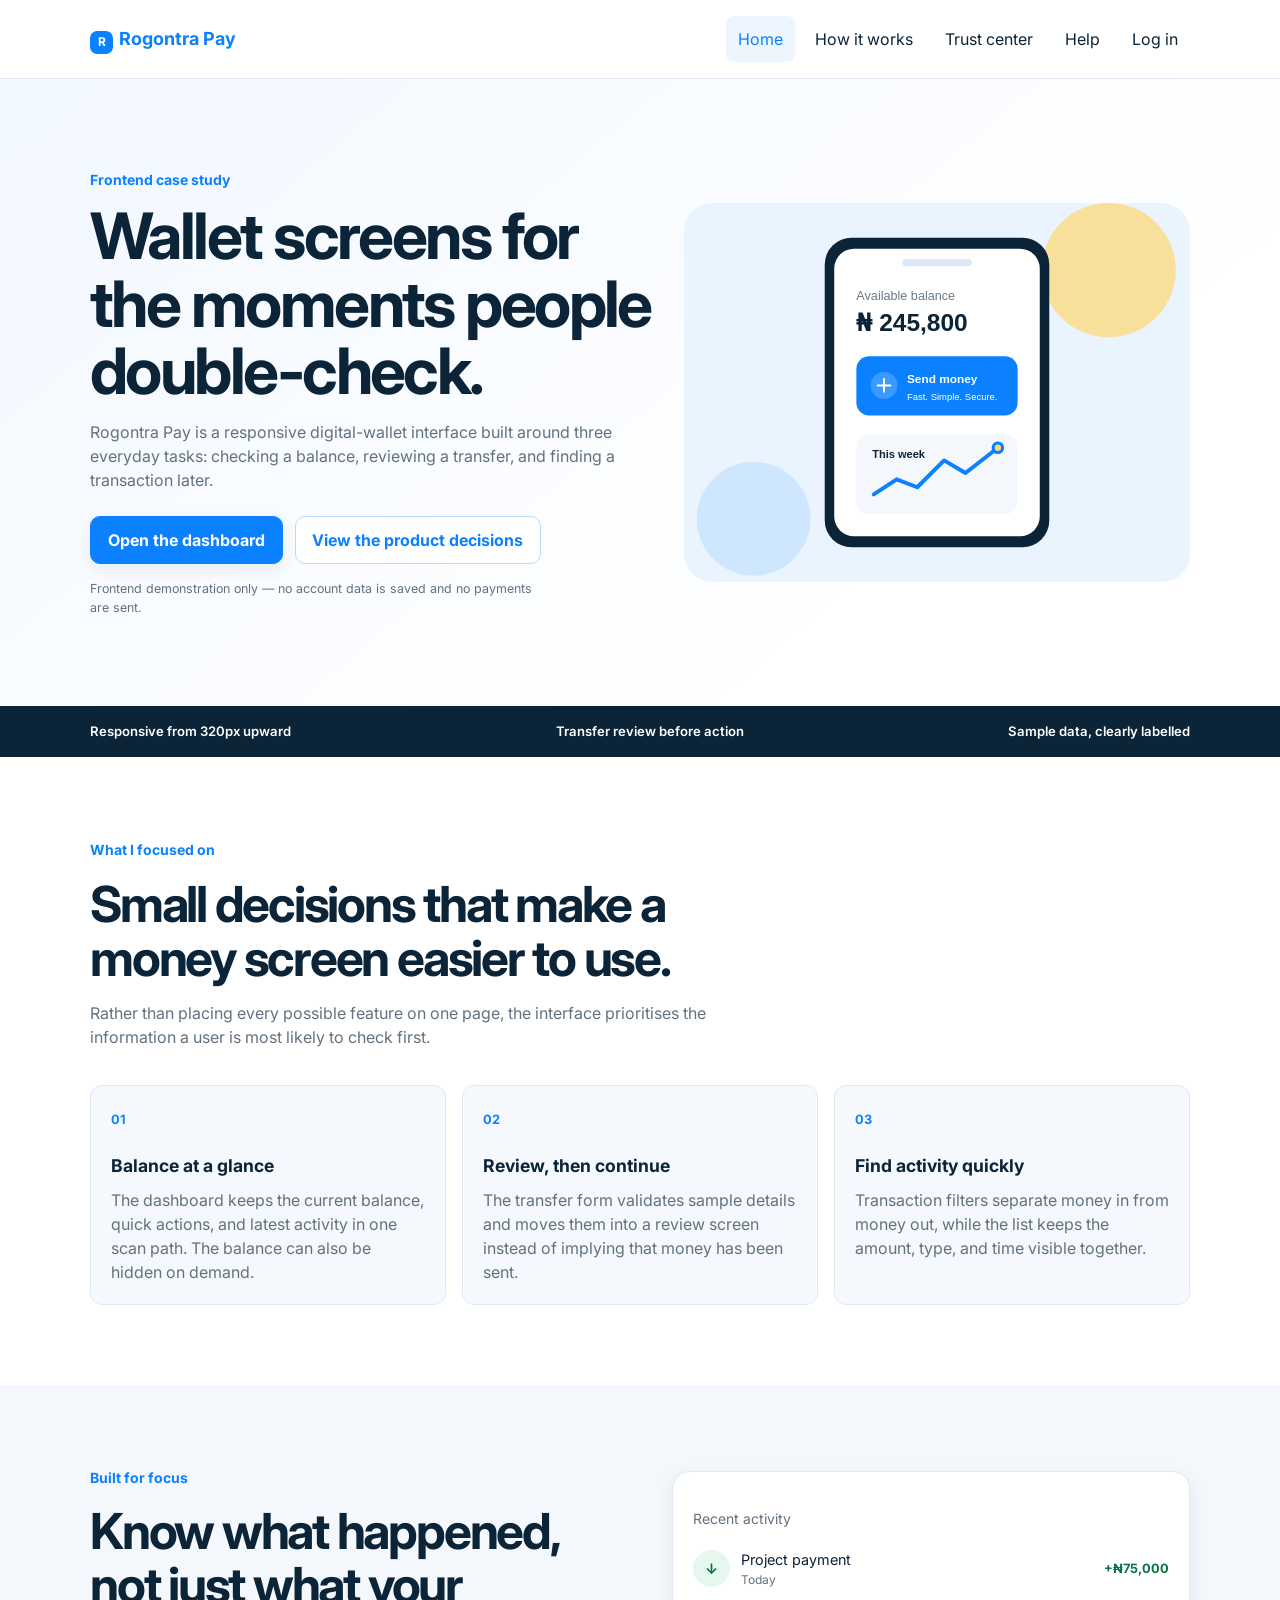
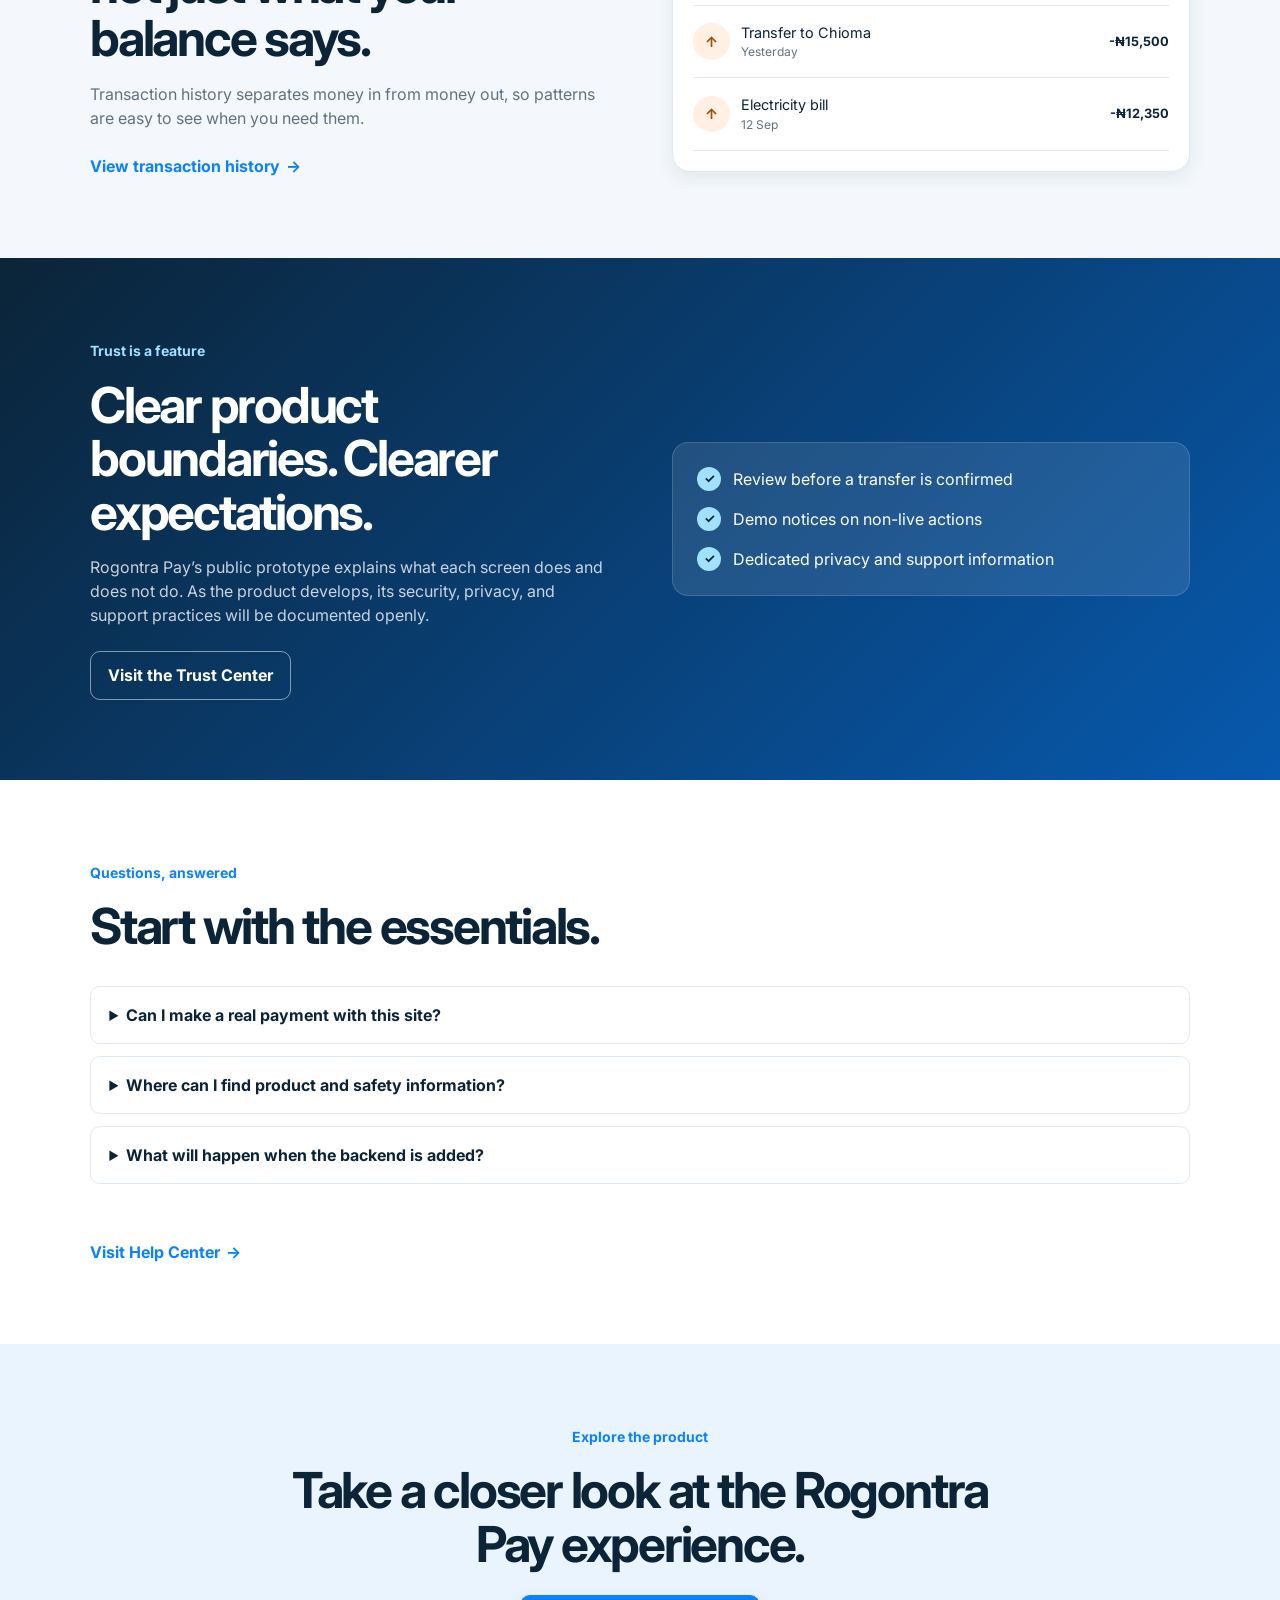
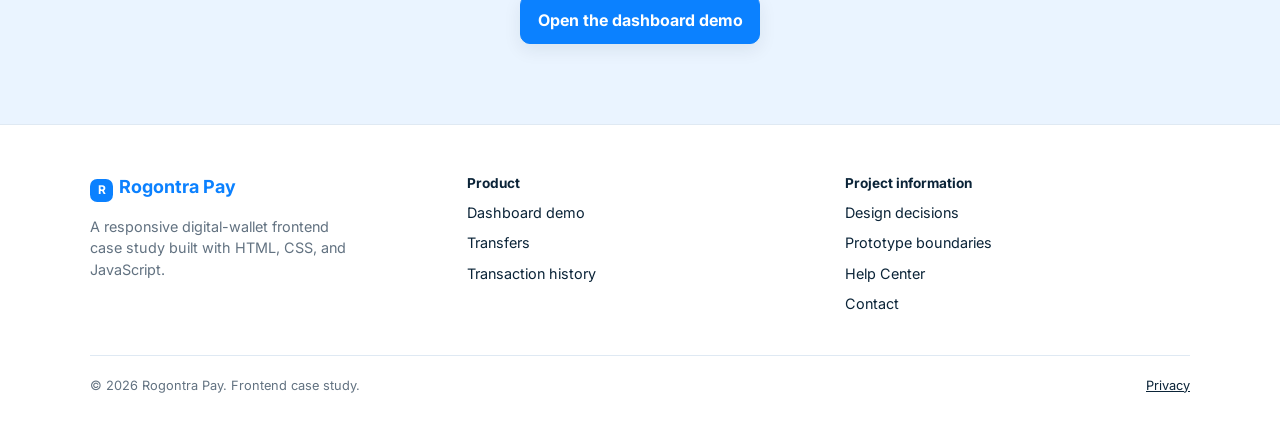
==== commit be7f4298: "fix: stabilise mobile menu and refine project voice" ====
--- a/index.html
+++ b/index.html
@@ -5,22 +5,22 @@
   <link rel="preconnect" href="https://fonts.gstatic.com" crossorigin>
   <link href="https://fonts.googleapis.com/css2?family=Inter:wght@400;500;600;700&display=swap" rel="stylesheet">
   <meta charset="utf-8"><meta name="viewport" content="width=device-width, initial-scale=1">
-  <meta name="description" content="Rogontra Pay is a payment platform concept for people and growing businesses who want a clearer way to move money.">
-  <meta property="og:title" content="Rogontra Pay — Move money with clarity"><meta property="og:description" content="Explore the Rogontra Pay payment platform prototype."><meta property="og:type" content="website">
-  <title>Rogontra Pay — Move money with clarity</title><link rel="stylesheet" href="css/style.css">
-</head>
+  <meta name="description" content="Rogontra Pay is a responsive digital-wallet frontend case study focused on transfers, transaction history, and mobile usability.">
+  <meta property="og:title" content="Rogontra Pay — Digital wallet frontend case study"><meta property="og:description" content="A responsive wallet interface built with HTML, CSS, and JavaScript."><meta property="og:type" content="website">
+  <title>Rogontra Pay — Digital wallet frontend case study</title><link rel="stylesheet" href="css/style.css">
+</head> 
 <body>
   <header><div class="container"><a href="index.html" class="logo"><span class="logo-mark" aria-hidden="true">R</span>Rogontra Pay</a><button class="nav-toggle" aria-controls="primary-navigation" aria-expanded="false" aria-label="Open main menu"><svg width="24" height="24" viewBox="0 0 24 24" aria-hidden="true" focusable="false"><path class="line line1" d="M3 6h18" stroke="currentColor" stroke-width="2" stroke-linecap="round"/><path class="line line2" d="M3 12h18" stroke="currentColor" stroke-width="2" stroke-linecap="round"/><path class="line line3" d="M3 18h18" stroke="currentColor" stroke-width="2" stroke-linecap="round"/></svg></button><nav id="primary-navigation" class="nav" aria-label="Main navigation"><ul class="nav-list"><li><a href="index.html" aria-current="page">Home</a></li><li><a href="#how-it-works">How it works</a></li><li><a href="trust.html">Trust center</a></li><li><a href="help.html">Help</a></li><li><a href="login.html">Log in</a></li></ul></nav></div></header>
   <main>
-    <section class="hero hero-home"><div class="container hero-inner"><div class="hero-copy"><span class="eyebrow">Payments, made clearer</span><h1>Move your money with confidence.</h1><p class="lead">Rogontra Pay is designed for people and growing businesses who need a simple, focused view of every payment, balance, and next step.</p><div class="hero-ctas"><a class="btn-primary" href="dashboard.html">Explore the demo</a><a class="btn-secondary" href="#how-it-works">See how it works</a></div><p class="prototype-label">Portfolio prototype — no real accounts or payments are processed.</p></div><div class="hero-media"><img src="assets/images/hero-illustration.svg" alt="Rogontra Pay illustration showing a payment dashboard"></div></div></section>
-    <section class="proof-strip" aria-label="Rogontra Pay principles"><div class="container"><p>Built around clarity</p><p>Designed for everyday payments</p><p>Prototype with privacy in mind</p></div></section>
-    <section id="how-it-works" class="product-section"><div class="container"><div class="section-intro"><span class="eyebrow">One clear flow</span><h2>Everything you need to understand your money.</h2><p>No crowded screens or confusing steps. Rogontra Pay keeps the important information in view.</p></div><div class="feature-grid feature-grid-rich"><article class="feature"><span class="feature-number">01</span><h3>See your position</h3><p>Review your available balance and recent activity from a calm, focused dashboard.</p></article><article class="feature"><span class="feature-number">02</span><h3>Make a transfer</h3><p>Enter recipient details, review every field, and confirm the details before progressing.</p></article><article class="feature"><span class="feature-number">03</span><h3>Keep a record</h3><p>Find incoming and outgoing transactions in one organised history with quick filters.</p></article></div></div></section>
+    <section class="hero hero-home"><div class="container hero-inner"><div class="hero-copy"><span class="eyebrow">Frontend case study</span><h1>Wallet screens for the moments people double-check.</h1><p class="lead">Rogontra Pay is a responsive digital-wallet interface built around three everyday tasks: checking a balance, reviewing a transfer, and finding a transaction later.</p><div class="hero-ctas"><a class="btn-primary" href="dashboard.html">Open the dashboard</a><a class="btn-secondary" href="#how-it-works">View the product decisions</a></div><p class="prototype-label">Frontend demonstration only — no account data is saved and no payments are sent.</p></div><div class="hero-media"><img src="assets/images/hero-illustration.svg" alt="Rogontra Pay illustration showing a payment dashboard"></div></div></section>
+    <section class="proof-strip" aria-label="Project focus"><div class="container"><p>Responsive from 320px upward</p><p>Transfer review before action</p><p>Sample data, clearly labelled</p></div></section>
+    <section id="how-it-works" class="product-section"><div class="container"><div class="section-intro"><span class="eyebrow">What I focused on</span><h2>Small decisions that make a money screen easier to use.</h2><p>Rather than placing every possible feature on one page, the interface prioritises the information a user is most likely to check first.</p></div><div class="feature-grid feature-grid-rich"><article class="feature"><span class="feature-number">01</span><h3>Balance at a glance</h3><p>The dashboard keeps the current balance, quick actions, and latest activity in one scan path. The balance can also be hidden on demand.</p></article><article class="feature"><span class="feature-number">02</span><h3>Review, then continue</h3><p>The transfer form validates sample details and moves them into a review screen instead of implying that money has been sent.</p></article><article class="feature"><span class="feature-number">03</span><h3>Find activity quickly</h3><p>Transaction filters separate money in from money out, while the list keeps the amount, type, and time visible together.</p></article></div></div></section>
     <section class="showcase-section"><div class="container showcase-grid"><div><span class="eyebrow">Built for focus</span><h2>Know what happened, not just what your balance says.</h2><p>Transaction history separates money in from money out, so patterns are easy to see when you need them.</p><a class="text-link" href="transactions.html">View transaction history <span aria-hidden="true">→</span></a></div><div class="showcase-card"><p class="card-label">Recent activity</p><div class="mini-transaction"><span class="transaction-icon received">↓</span><span>Project payment<small>Today</small></span><strong class="amount-positive">+₦75,000</strong></div><div class="mini-transaction"><span class="transaction-icon sent">↑</span><span>Transfer to Chioma<small>Yesterday</small></span><strong>-₦15,500</strong></div><div class="mini-transaction"><span class="transaction-icon sent">↑</span><span>Electricity bill<small>12 Sep</small></span><strong>-₦12,350</strong></div></div></div></section>
     <section class="trust-preview"><div class="container trust-preview-grid"><div><span class="eyebrow">Trust is a feature</span><h2>Clear product boundaries. Clearer expectations.</h2><p>Rogontra Pay’s public prototype explains what each screen does and does not do. As the product develops, its security, privacy, and support practices will be documented openly.</p><a class="btn-secondary" href="trust.html">Visit the Trust Center</a></div><ul class="trust-check-list"><li><span>✓</span> Review before a transfer is confirmed</li><li><span>✓</span> Demo notices on non-live actions</li><li><span>✓</span> Dedicated privacy and support information</li></ul></div></section>
     <section class="faq-section"><div class="container"><div class="section-intro"><span class="eyebrow">Questions, answered</span><h2>Start with the essentials.</h2></div><div class="faq-list"><details><summary>Can I make a real payment with this site?</summary><p>No. This is a portfolio prototype. Buttons and forms demonstrate the intended product experience but do not create accounts, store credentials, or process payments.</p></details><details><summary>Where can I find product and safety information?</summary><p>The Trust Center explains the prototype’s boundaries and links to its privacy, terms, and help pages.</p></details><details><summary>What will happen when the backend is added?</summary><p>Real authentication, verification, payment processing, account data, and support workflows will only be enabled after secure backend implementation and appropriate legal review.</p></details></div><a class="text-link" href="help.html">Visit Help Center <span aria-hidden="true">→</span></a></div></section>
     <section class="cta-section"><div class="container"><span class="eyebrow">Explore the product</span><h2>Take a closer look at the Rogontra Pay experience.</h2><a class="btn-primary" href="dashboard.html">Open the dashboard demo</a></div></section>
   </main>
-  <footer class="site-footer"><div class="container footer-grid"><div><a href="index.html" class="logo"><span class="logo-mark" aria-hidden="true">R</span>Rogontra Pay</a><p class="footer-description">A payment platform prototype designed around clarity, confidence, and better financial habits.</p></div><div><p class="footer-heading">Product</p><a href="dashboard.html">Dashboard demo</a><a href="transfer.html">Transfers</a><a href="transactions.html">Transaction history</a></div><div><p class="footer-heading">Trust & support</p><a href="trust.html">Trust Center</a><a href="help.html">Help Center</a><a href="privacy.html">Privacy</a><a href="terms.html">Terms</a></div></div><div class="container footer-bottom"><p>© <span id="year"></span> Rogontra Pay. Portfolio prototype.</p><a href="contact.html">Contact</a></div></footer>
+  <footer class="site-footer"><div class="container footer-grid"><div><a href="index.html" class="logo"><span class="logo-mark" aria-hidden="true">R</span>Rogontra Pay</a><p class="footer-description">A responsive digital-wallet frontend case study built with HTML, CSS, and JavaScript.</p></div><div><p class="footer-heading">Product</p><a href="dashboard.html">Dashboard demo</a><a href="transfer.html">Transfers</a><a href="transactions.html">Transaction history</a></div><div><p class="footer-heading">Project information</p><a href="about.html">Design decisions</a><a href="trust.html">Prototype boundaries</a><a href="help.html">Help Center</a><a href="contact.html">Contact</a></div></div><div class="container footer-bottom"><p>© <span id="year"></span> Rogontra Pay. Frontend case study.</p><a href="privacy.html">Privacy</a></div></footer>
   <script src="js/main.js"></script>
 </body>
 </html>
--- a/css/style.css
+++ b/css/style.css
@@ -5,6 +5,7 @@
   --muted: #627281;
   --brand: #0b81ff;
   --brand-dark: #0064cc;
+  --accent: #9fe1ff;
   --border: #dfe9f3;
   --container-max: 1100px;
   --radius: 12px;
@@ -20,29 +21,30 @@
   scroll-behavior: smooth;
 }
 
-body { min-width: 320px; line-height: 1.5; -webkit-font-smoothing: antialiased; }
+body { min-width: 320px; overflow-x: clip; line-height: 1.5; -webkit-font-smoothing: antialiased; }
 img { display: block; max-width: 100%; }
 a { color: inherit; }
 
 .container { width: min(90%, var(--container-max)); margin-inline: auto; }
 
-header { border-bottom: 1px solid var(--border); background: rgba(255, 255, 255, 0.9); }
+header { position: sticky; top: 0; z-index: 50; border-bottom: 1px solid var(--border); background: rgba(255, 255, 255, 0.94); backdrop-filter: blur(12px); }
 header .container { display: flex; flex-wrap: wrap; align-items: center; justify-content: space-between; gap: 0.75rem; padding-block: 1rem; }
 
 .logo { color: var(--brand); font-size: 1.125rem; font-weight: 700; text-decoration: none; }
 .logo-mark { display: inline-grid; width: 1.45rem; height: 1.45rem; margin-right: 0.35rem; place-items: center; color: #ffffff; font-size: 0.75rem; background: var(--brand); border-radius: 0.45rem; vertical-align: -0.1rem; }
 .header-link { color: var(--brand); font-size: 0.9rem; font-weight: 700; text-decoration: none; }
 
-.nav-toggle { display: inline-flex; align-items: center; justify-content: center; padding: 0.4rem; color: var(--text); background: transparent; border: 0; border-radius: 8px; cursor: pointer; }
-.nav { display: none; width: 100%; }
-.nav.is-open { display: block; }
-.nav-list { display: flex; flex-direction: column; gap: 0.25rem; padding: 0; list-style: none; }
-.nav-list a { display: block; padding: 0.6rem 0.75rem; border-radius: 8px; text-decoration: none; }
+.nav-toggle { position: relative; z-index: 2; display: inline-flex; align-items: center; justify-content: center; min-width: 2.75rem; min-height: 2.75rem; padding: 0.4rem; color: var(--text); background: transparent; border: 0; border-radius: 8px; cursor: pointer; }
+.nav { position: fixed; top: 4.75rem; right: 0; bottom: 0; z-index: 60; display: block; width: min(21rem, 86vw); padding: 1.25rem; overflow-y: auto; background: #ffffff; border-left: 1px solid var(--border); box-shadow: -16px 0 32px rgba(11, 36, 56, 0.16); opacity: 0; visibility: hidden; pointer-events: none; transform: translateX(100%); transition: opacity 180ms ease, transform 220ms ease, visibility 220ms ease; }
+.nav.is-open { opacity: 1; visibility: visible; pointer-events: auto; transform: translateX(0); }
+.nav-list { display: flex; flex-direction: column; gap: 0.45rem; padding: 0; list-style: none; }
+.nav-list a { display: block; min-height: 2.75rem; padding: 0.7rem 0.75rem; border-radius: 8px; text-decoration: none; }
 .nav-list a:hover, .nav-list a[aria-current="page"] { color: var(--brand); background: rgba(11, 129, 255, 0.07); }
 .nav-toggle svg, .line { transition: transform 220ms ease, opacity 220ms ease; }
 .nav-toggle[aria-expanded="true"] .line1 { transform: translateY(6px) rotate(45deg); }
 .nav-toggle[aria-expanded="true"] .line2 { opacity: 0; }
 .nav-toggle[aria-expanded="true"] .line3 { transform: translateY(-6px) rotate(-45deg); }
+body.menu-open { overflow: hidden; }
 
 .hero { padding-block: 3.5rem; background: linear-gradient(180deg, #f2f8ff 0%, #ffffff 100%); }
 .hero-inner { display: grid; gap: 2rem; align-items: center; }
@@ -79,7 +81,7 @@
 
 @media (min-width: 700px) {
   .nav-toggle { display: none; }
-  .nav { display: block; width: auto; }
+  .nav { position: static; display: block; width: auto; max-height: none; padding: 0; overflow: visible; background: transparent; border: 0; border-radius: 0; box-shadow: none; opacity: 1; visibility: visible; pointer-events: auto; transform: none; }
   .nav-list { flex-direction: row; align-items: center; gap: 0.5rem; }
   .hero { padding-block: 5.5rem; }
   .hero-inner { grid-template-columns: minmax(0, 1fr) minmax(18rem, 0.9fr); }
